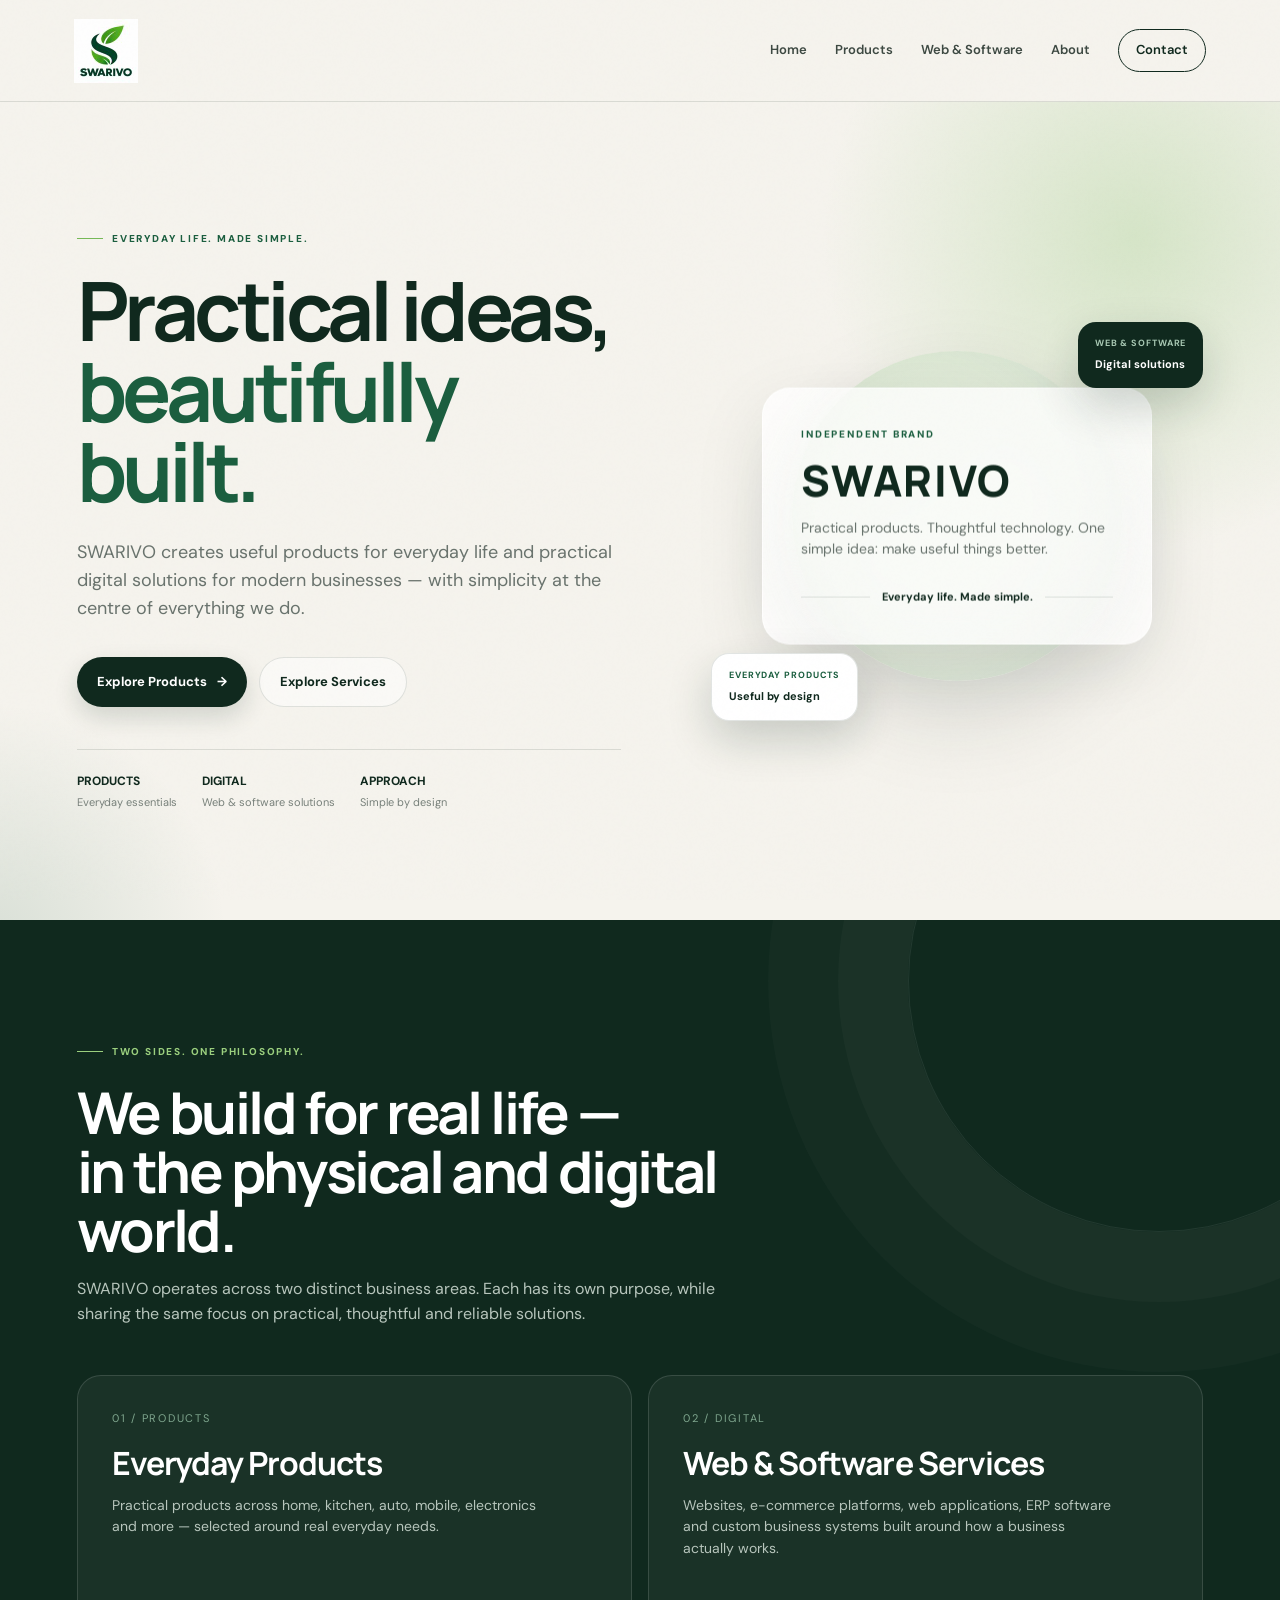
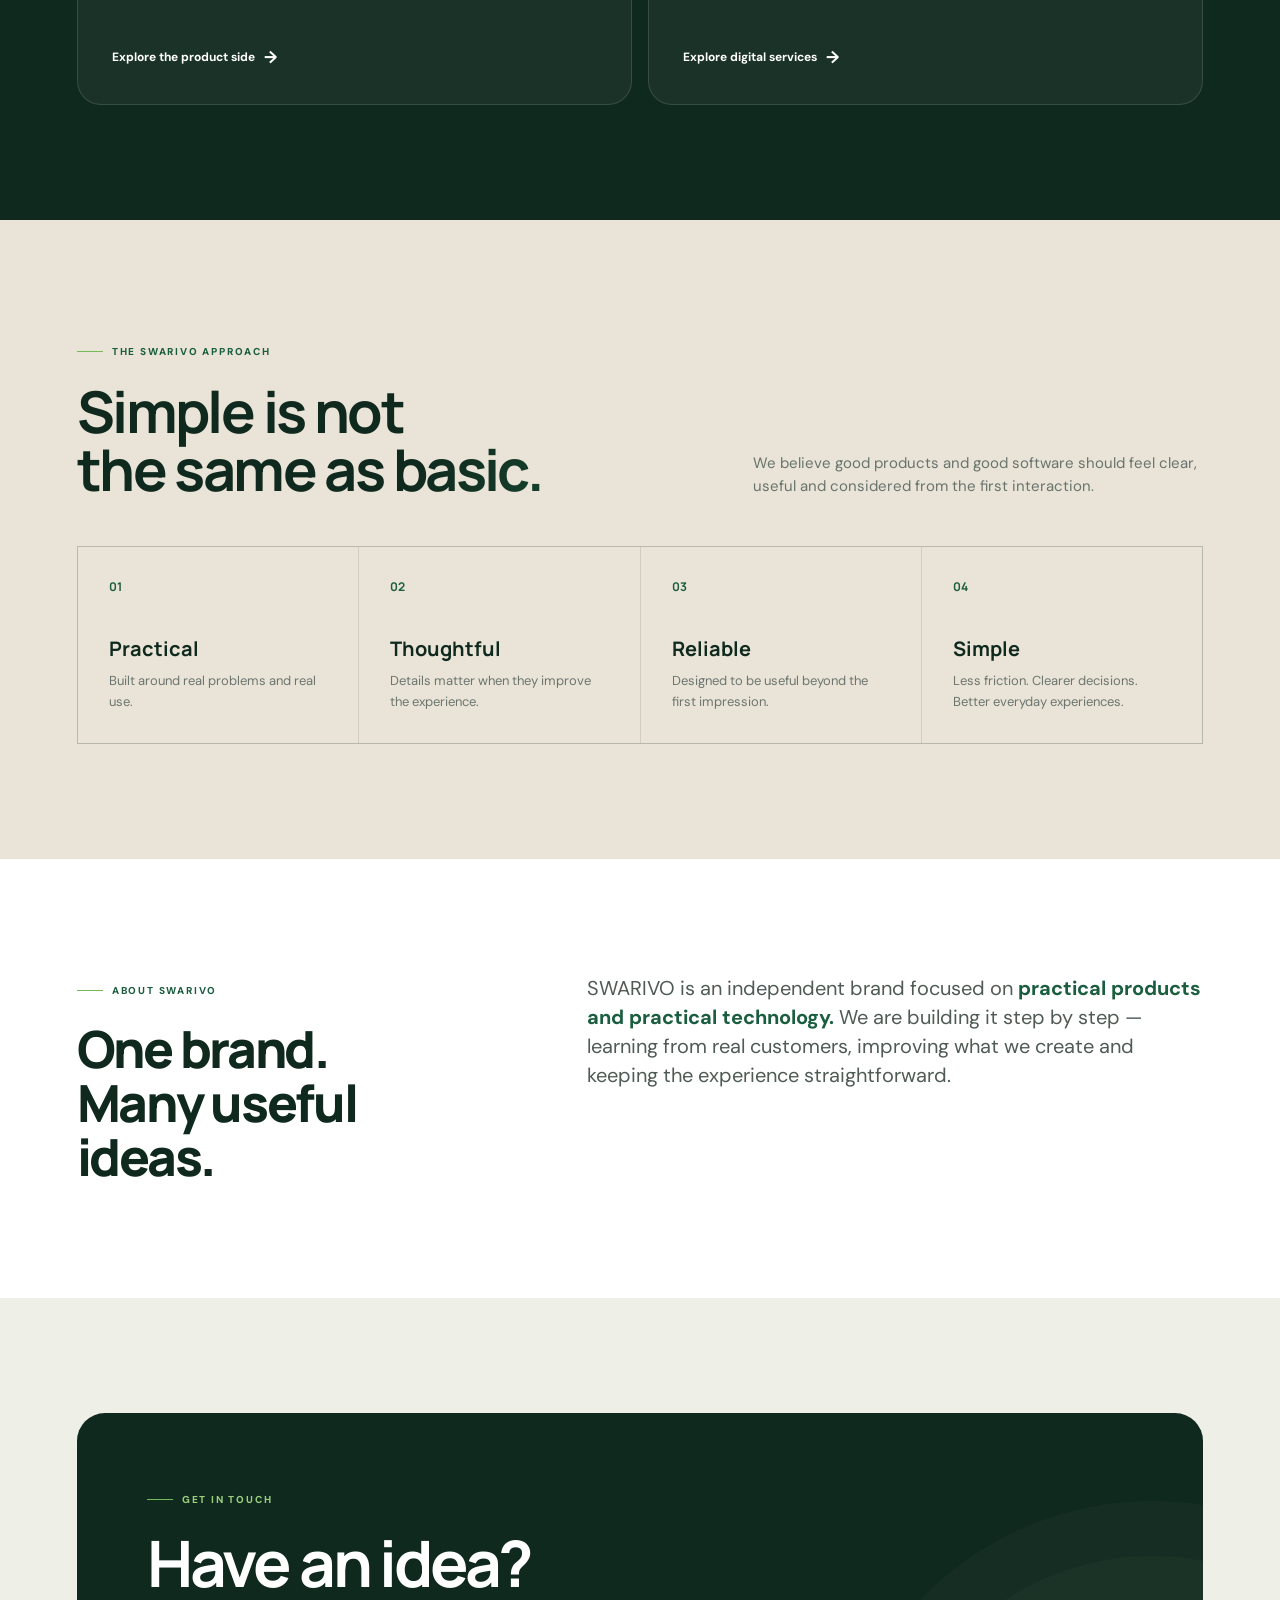
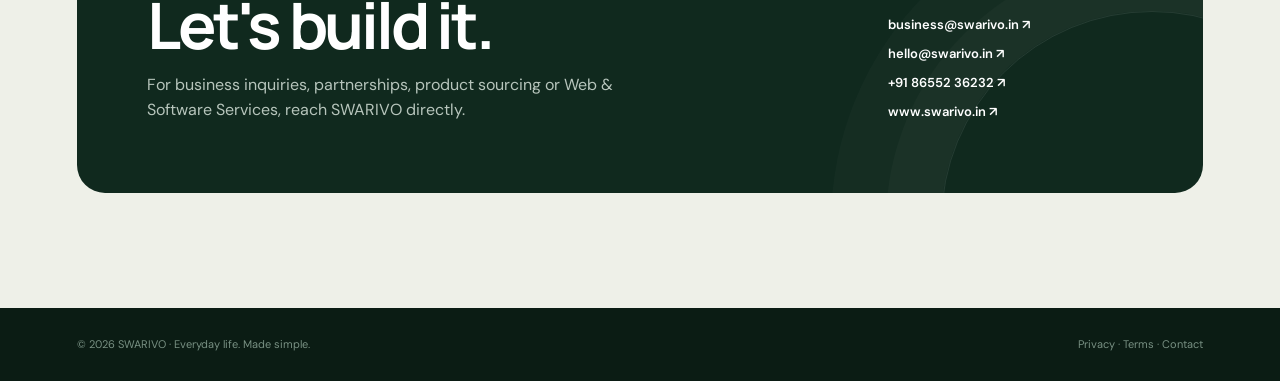
==== index.html @ 58b5c472 "Fix mobile header navigation visibility" ====
<!doctype html>
<html lang="en">
<head>
<meta charset="utf-8"><meta name="viewport" content="width=device-width,initial-scale=1">
<title>SWARIVO — Everyday products. Digital solutions.</title>
<meta name="description" content="SWARIVO builds practical everyday products and digital solutions for modern businesses.">
<meta name="theme-color" content="#10291e">
<link rel="canonical" href="https://www.swarivo.in/">
<link rel="icon" href="/swarivo-icon.svg" type="image/png">
<meta property="og:type" content="website"><meta property="og:title" content="SWARIVO — Everyday products. Digital solutions."><meta property="og:description" content="Practical products and practical technology, built around real needs."><meta property="og:url" content="https://www.swarivo.in/"><meta property="og:image" content="https://www.swarivo.in/og-image.svg">
<meta name="twitter:card" content="summary_large_image"><meta name="twitter:title" content="SWARIVO — Everyday products. Digital solutions."><meta name="twitter:description" content="Practical products and practical technology, built around real needs.">
<link rel="preconnect" href="https://fonts.googleapis.com"><link rel="preconnect" href="https://fonts.gstatic.com" crossorigin><link href="https://fonts.googleapis.com/css2?family=DM+Sans:wght@400;500;600;700&family=Manrope:wght@500;600;700;800&display=swap" rel="stylesheet">
<style>
:root{--forest:#10291e;--green:#1B5E3F;--leaf:#76b957;--cream:#f5f3ed;--warm:#e9e4d7;--ink:#17201b;--muted:#69736d;--white:#fff;--line:rgba(16,41,30,.12);--shadow:0 24px 70px rgba(16,41,30,.10)}
*{box-sizing:border-box}html{scroll-behavior:smooth}body{margin:0;background:var(--cream);color:var(--ink);font-family:"DM Sans",Arial,sans-serif;line-height:1.55}a{color:inherit}
nav{height:82px;display:flex;align-items:center;justify-content:space-between;padding:0 clamp(22px,6vw,90px);background:rgba(245,243,237,.88);backdrop-filter:blur(18px);border-bottom:1px solid var(--line);position:sticky;top:0;z-index:20}
.brand{display:flex;align-items:center;gap:11px;text-decoration:none}.brand-mark{width:38px;height:38px}.brand-name{font:800 19px/1 Manrope,sans-serif;letter-spacing:.15em;color:var(--forest)}nav .links{display:flex;align-items:center;gap:28px}nav .links a{text-decoration:none;font-size:13px;font-weight:600;color:#3d4942}nav .links a:last-child{padding:10px 17px;border:1px solid var(--forest);border-radius:999px;color:var(--forest)}
.hero{position:relative;min-height:calc(100vh - 82px);overflow:hidden;padding:clamp(65px,10vh,110px) clamp(22px,6vw,90px) 80px;background:var(--cream);display:flex;align-items:center}
.hero:before{content:"";position:absolute;width:650px;height:650px;border-radius:50%;background:radial-gradient(circle,rgba(118,185,87,.25),rgba(118,185,87,0) 68%);right:-180px;top:-190px}.hero:after{content:"";position:absolute;width:480px;height:480px;border-radius:50%;background:radial-gradient(circle,rgba(27,94,63,.13),rgba(27,94,63,0) 70%);left:-250px;bottom:-260px}
.hero-inner{width:min(1250px,100%);margin:auto;display:grid;grid-template-columns:minmax(0,1.05fr) minmax(360px,.95fr);gap:clamp(40px,7vw,110px);align-items:center;position:relative;z-index:1}
.kicker{display:inline-flex;align-items:center;gap:9px;text-transform:uppercase;letter-spacing:.18em;font-size:10px;font-weight:800;color:var(--green);margin-bottom:24px}.kicker:before{content:"";width:26px;height:1px;background:var(--leaf)}
h1,h2,h3{font-family:Manrope,Arial,sans-serif}.hero h1{font-size:clamp(48px,6.4vw,88px);line-height:.98;letter-spacing:-.055em;margin:0;max-width:760px;color:var(--forest)}.hero h1 em{font-style:normal;color:var(--green)}.hero-copy{font-size:18px;color:var(--muted);max-width:590px;margin:28px 0 34px}.hero-actions{display:flex;gap:12px;flex-wrap:wrap}.btn{display:inline-flex;align-items:center;justify-content:center;gap:10px;padding:14px 20px;border-radius:999px;text-decoration:none;font-size:13px;font-weight:700;transition:.2s ease}.btn.primary{background:var(--forest);color:#fff;box-shadow:0 10px 25px rgba(16,41,30,.16)}.btn.secondary{border:1px solid var(--line);background:rgba(255,255,255,.5);color:var(--forest)}.btn:hover{transform:translateY(-2px)}
.hero-note{display:flex;gap:25px;margin-top:42px;padding-top:22px;border-top:1px solid var(--line);color:#78817b;font-size:11px}.hero-note strong{display:block;color:var(--forest);font-size:12px;margin-bottom:3px}
.visual{position:relative;min-height:540px}.orb{position:absolute;width:330px;height:330px;border-radius:50%;background:linear-gradient(145deg,#dbe8d3,#eef0e5);top:50%;left:50%;transform:translate(-50%,-50%);box-shadow:inset -30px -30px 70px rgba(27,94,63,.08),0 35px 90px rgba(16,41,30,.13)}
.brand-panel{position:absolute;left:50%;top:50%;transform:translate(-50%,-50%);width:min(390px,88%);padding:38px;border:1px solid rgba(255,255,255,.65);border-radius:28px;background:rgba(255,255,255,.76);backdrop-filter:blur(20px);box-shadow:var(--shadow);text-align:left}.brand-panel .mini{font-size:10px;text-transform:uppercase;letter-spacing:.18em;color:var(--green);font-weight:800}.brand-panel .big{font:800 43px/1 Manrope;color:var(--forest);letter-spacing:.04em;margin:16px 0}.brand-panel p{font-size:14px;color:#68736d;margin:0}.panel-line{display:flex;align-items:center;gap:12px;margin-top:28px;font-size:11px;font-weight:700;color:var(--forest)}.panel-line span{height:1px;flex:1;background:var(--line)}
.float{position:absolute;background:var(--forest);color:#fff;border-radius:18px;padding:15px 17px;box-shadow:0 18px 45px rgba(16,41,30,.2);font-size:11px;font-weight:700}.float small{display:block;color:#a9c9b4;font-size:9px;letter-spacing:.1em;text-transform:uppercase;margin-bottom:5px}.f1{top:14%;right:0}.f2{bottom:12%;left:0;background:#fff;color:var(--forest);border:1px solid var(--line)}.f2 small{color:var(--green)}
.section{padding:115px clamp(22px,6vw,90px)}.section-inner{width:min(1250px,100%);margin:auto}.section-head{display:flex;justify-content:space-between;gap:40px;align-items:end;margin-bottom:48px}.section-head h2{font-size:clamp(36px,4.5vw,58px);line-height:1;letter-spacing:-.045em;margin:0;color:var(--forest)}.section-head p{max-width:450px;color:var(--muted);margin:0;font-size:15px}
.dual{background:var(--forest);color:#fff;position:relative;overflow:hidden}.dual:after{content:"";position:absolute;width:500px;height:500px;border-radius:50%;border:1px solid rgba(255,255,255,.08);right:-130px;top:-190px;box-shadow:0 0 0 70px rgba(255,255,255,.025),0 0 0 140px rgba(255,255,255,.018)}
.dual .section-inner{position:relative;z-index:1}.dual .kicker{color:#9bcf7e}.dual .kicker:before{background:#9bcf7e}.dual h2{color:#fff;font-size:clamp(38px,4.5vw,60px);max-width:750px;line-height:1.02;margin:0 0 18px;letter-spacing:-.045em}.dual-intro{color:#b7c5bc;max-width:650px;margin:0 0 48px}.business-grid{display:grid;grid-template-columns:1fr 1fr;gap:16px}.business-card{min-height:330px;border:1px solid rgba(255,255,255,.13);border-radius:24px;padding:34px;display:flex;flex-direction:column;justify-content:space-between;background:rgba(255,255,255,.045);transition:.25s ease}.business-card:hover{background:rgba(255,255,255,.075);transform:translateY(-4px)}.business-card .index{font-size:11px;color:#7fa68e;letter-spacing:.16em}.business-card h3{font-size:32px;line-height:1.05;letter-spacing:-.03em;margin:20px 0 12px}.business-card p{color:#b7c5bc;font-size:14px;max-width:430px}.business-card a{color:#fff;text-decoration:none;font-size:12px;font-weight:700;display:inline-flex;gap:9px;align-items:center}.arrow{font-size:17px}
.services{background:#fff}.service-list{display:grid;grid-template-columns:repeat(5,1fr);border-top:1px solid var(--line);border-bottom:1px solid var(--line)}.service{padding:28px 22px;min-height:180px;border-right:1px solid var(--line)}.service:last-child{border-right:0}.service .n{font-size:10px;color:#89928c}.service h3{font-size:18px;line-height:1.1;margin:38px 0 9px;color:var(--forest)}.service p{font-size:12px;color:var(--muted);margin:0}
.values{background:var(--warm)}.value-grid{display:grid;grid-template-columns:repeat(4,1fr);gap:1px;background:var(--line);border:1px solid var(--line)}.value{background:var(--warm);padding:31px;min-height:170px}.value .v{font:700 12px Manrope;color:var(--green)}.value h3{font-size:20px;margin:38px 0 7px;color:var(--forest)}.value p{font-size:13px;color:#6c756f;margin:0}
.about{background:#fff}.about-grid{display:grid;grid-template-columns:.8fr 1.2fr;gap:100px}.about-title{font:800 clamp(34px,4vw,52px)/1.05 Manrope;letter-spacing:-.045em;color:var(--forest)}.about-copy{font-size:20px;line-height:1.45;color:#4f5b54;max-width:700px}.about-copy span{color:var(--green);font-weight:700}
.contact{background:#eef0e8}.contact-box{background:var(--forest);color:#fff;border-radius:28px;padding:clamp(35px,6vw,70px);display:flex;justify-content:space-between;align-items:end;gap:40px}.contact-box h2{font-size:clamp(38px,5vw,65px);line-height:.98;letter-spacing:-.05em;margin:0 0 16px}.contact-box p{color:#b7c5bc;max-width:520px;margin:0}.contact-links{display:flex;flex-direction:column;gap:9px;min-width:245px}.contact-links a{color:#fff;text-decoration:none;font-size:13px;font-weight:600}.contact-links a:hover{text-decoration:underline}
footer{padding:28px clamp(22px,6vw,90px);background:#0b1c14;color:#789083;font-size:11px;display:flex;justify-content:space-between;gap:20px}footer a{color:#789083;text-decoration:none}
@media(max-width:1050px){.hero-inner{grid-template-columns:1fr}.visual{min-height:460px;max-width:650px;width:100%;margin:auto}.service-list{grid-template-columns:repeat(3,1fr)}.service:nth-child(3){border-right:0}.service:nth-child(n+4){border-top:1px solid var(--line)}.value-grid{grid-template-columns:repeat(2,1fr)}}
@media(max-width:760px){nav{height:auto;min-height:72px;padding:14px 22px;gap:12px;flex-wrap:wrap}.brand-name{font-size:17px}.brand-mark{width:34px;height:34px}nav .links{width:100%;order:3;overflow:auto;gap:20px;padding:4px 0 7px}nav .links a{white-space:nowrap}.hero{padding-top:65px}.hero h1{font-size:clamp(44px,12vw,64px)}.hero-copy{font-size:16px}.visual{min-height:400px}.orb{width:260px;height:260px}.brand-panel{padding:28px;width:88%}.brand-panel .big{font-size:34px}.f1{right:-4px}.f2{left:-4px}.section{padding:78px 22px}.section-head{display:block}.section-head p{margin-top:18px}.business-grid{grid-template-columns:1fr}.business-card{min-height:280px}.service-list{grid-template-columns:1fr 1fr}.service{border-right:1px solid var(--line)}.service:nth-child(2n){border-right:0}.service:nth-child(n+3){border-top:1px solid var(--line)}.value-grid{grid-template-columns:1fr 1fr}.about-grid{grid-template-columns:1fr;gap:28px}.about-copy{font-size:18px}.contact-box{display:block}.contact-links{margin-top:30px}}
@media(max-width:480px){.hero{padding-bottom:55px}.hero-note{gap:15px;flex-wrap:wrap}.visual{min-height:350px}.orb{width:225px;height:225px}.brand-panel{padding:24px;border-radius:22px}.brand-panel .big{font-size:29px}.float{padding:12px}.f1{top:8%}.f2{bottom:7%}.service-list{grid-template-columns:1fr}.service{border-right:0!important}.service:nth-child(n+2){border-top:1px solid var(--line)}.value-grid{grid-template-columns:1fr}.value{min-height:140px}.contact-box{border-radius:22px}footer{display:block;line-height:1.8}footer span{display:block;margin-top:8px}}

.scroll-progress{position:fixed;top:0;left:0;width:0;height:3px;background:linear-gradient(90deg,var(--green),var(--leaf));z-index:200;box-shadow:0 0 12px rgba(118,185,87,.35)}
body{overflow-x:hidden}body:before{content:"";position:fixed;inset:0;pointer-events:none;z-index:100;background-image:url("data:image/svg+xml,%3Csvg viewBox='0 0 180 180' xmlns='http://www.w3.org/2000/svg'%3E%3Cfilter id='n'%3E%3CfeTurbulence type='fractalNoise' baseFrequency='.9' numOctaves='3' stitchTiles='stitch'/%3E%3C/filter%3E%3Crect width='100%25' height='100%25' filter='url(%23n)' opacity='.035'/%3E%3C/svg%3E");mix-blend-mode:multiply;opacity:.32}
nav{transition:background .35s,box-shadow .35s,transform .35s}nav.scrolled{background:rgba(245,243,237,.96);box-shadow:0 12px 40px rgba(16,41,30,.07)}
.brand-mark{transition:transform .7s cubic-bezier(.2,.8,.2,1)}.brand:hover .brand-mark{transform:rotate(-12deg) scale(1.08)}
.hero-inner{animation:heroIn 1.1s cubic-bezier(.16,1,.3,1) both}.hero .kicker{animation:fadeUp .8s .05s both}.hero h1{animation:fadeUp .9s .14s both}.hero-copy{animation:fadeUp .9s .24s both}.hero-actions{animation:fadeUp .9s .34s both}.hero-note{animation:fadeUp .9s .44s both}
.visual{perspective:900px}.orb{animation:orbFloat 8s ease-in-out infinite}.brand-panel{animation:panelFloat 7s ease-in-out infinite;transform-style:preserve-3d;transition:transform .25s ease}.float{animation:badgeFloat 5s ease-in-out infinite}.f2{animation-delay:-2.2s}
.reveal{opacity:0;transform:translateY(45px);transition:opacity .9s cubic-bezier(.16,1,.3,1),transform .9s cubic-bezier(.16,1,.3,1)}.reveal.visible{opacity:1;transform:none}
.business-card,.service,.value{position:relative;overflow:hidden}.business-card:before,.service:before,.value:before{content:"";position:absolute;inset:0;background:linear-gradient(120deg,transparent 25%,rgba(255,255,255,.13) 48%,transparent 70%);transform:translateX(-130%);transition:transform .8s ease}.business-card:hover:before,.service:hover:before,.value:hover:before{transform:translateX(130%)}
.business-card,.service,.value{transition:transform .35s cubic-bezier(.16,1,.3,1),background .35s,box-shadow .35s}.service:hover,.value:hover{transform:translateY(-7px);box-shadow:0 18px 45px rgba(16,41,30,.08)}
.section-head h2{background:linear-gradient(110deg,var(--forest) 35%,var(--green) 65%,var(--forest) 85%);background-size:220% auto;-webkit-background-clip:text;background-clip:text;color:transparent;animation:gradientText 8s ease infinite}.dual h2{background:none;-webkit-background-clip:initial;background-clip:initial}
.contact-box{position:relative;overflow:hidden}.contact-box:after{content:"";position:absolute;width:420px;height:420px;border-radius:50%;right:-160px;bottom:-240px;border:1px solid rgba(255,255,255,.09);box-shadow:0 0 0 55px rgba(255,255,255,.025),0 0 0 110px rgba(255,255,255,.018);pointer-events:none}
@keyframes heroIn{from{opacity:0;transform:translateY(25px) scale(.985)}to{opacity:1;transform:none}}@keyframes fadeUp{from{opacity:0;transform:translateY(18px)}to{opacity:1;transform:none}}@keyframes orbFloat{0%,100%{transform:translate(-50%,-50%) scale(1)}50%{transform:translate(-50%,-53%) scale(1.035)}}@keyframes panelFloat{0%,100%{transform:translate(-50%,-50%) rotateX(0) rotateY(0)}50%{transform:translate(-50%,-52%) rotateX(1deg) rotateY(-2deg)}}@keyframes badgeFloat{0%,100%{transform:translateY(0)}50%{transform:translateY(-9px)}}@keyframes gradientText{0%,100%{background-position:0% 50%}50%{background-position:100% 50%}}
@media(prefers-reduced-motion:reduce){*,*:before,*:after{animation:none!important;transition:none!important;scroll-behavior:auto!important}.reveal{opacity:1;transform:none}}
/* FINAL EXACT LOGO HEADER OVERRIDE */
nav .brand{display:flex!important;align-items:center!important;justify-content:flex-start!important;width:82px!important;height:64px!important;flex:0 0 82px!important;gap:0!important;overflow:visible!important;padding:0!important}
nav .brand-logo{display:block!important;width:82px!important;height:64px!important;max-width:82px!important;max-height:64px!important;object-fit:contain!important;object-position:center!important;visibility:visible!important;opacity:1!important}
@media(max-width:760px){nav .brand{width:72px!important;height:56px!important;flex-basis:72px!important}nav .brand-logo{width:72px!important;height:56px!important;max-width:72px!important;max-height:56px!important}}

/* MOBILE PREMIUM HEADER — homepage only; desktop unchanged */
@media (max-width:760px){
  body{padding-top:118px!important}
  nav{
    top:8px!important;left:10px!important;right:10px!important;width:auto!important;
    min-height:104px!important;height:auto!important;padding:8px 10px 9px!important;
    display:grid!important;grid-template-columns:1fr auto!important;grid-template-rows:48px 38px!important;
    align-items:center!important;gap:5px 8px!important;background:rgba(255,255,255,.90)!important;
    border:1px solid rgba(16,41,30,.10)!important;border-radius:18px!important;
    box-shadow:0 10px 35px rgba(16,41,30,.12)!important;
    backdrop-filter:blur(22px)!important;-webkit-backdrop-filter:blur(22px)!important;
  }
  nav .brand{grid-column:1!important;grid-row:1!important;width:118px!important;height:46px!important;flex:none!important;overflow:visible!important;padding:0!important}
  nav .brand-logo{width:118px!important;height:46px!important;max-width:118px!important;max-height:46px!important;object-fit:contain!important;object-position:left center!important}
  nav .links{grid-column:1 / -1!important;grid-row:2!important;width:100%!important;min-width:0!important;margin:0!important;padding:0 1px!important;display:flex!important;align-items:center!important;justify-content:flex-start!important;gap:6px!important;overflow-x:auto!important;overflow-y:hidden!important;scrollbar-width:none!important;-webkit-overflow-scrolling:touch!important}
  nav .links::-webkit-scrollbar{display:none!important}
  nav .links a{flex:0 0 auto!important;display:inline-flex!important;align-items:center!important;justify-content:center!important;min-height:34px!important;height:34px!important;padding:6px 11px!important;border:1px solid transparent!important;border-radius:999px!important;background:rgba(16,41,30,.045)!important;color:#26362e!important;font-size:10.5px!important;font-weight:700!important;white-space:nowrap!important}
  nav .links a:first-child{background:rgba(118,185,87,.16)!important;color:#17452f!important;border-color:rgba(118,185,87,.28)!important}
  nav .links .pill{background:#10291e!important;color:#fff!important;border-color:#10291e!important;padding:6px 13px!important;box-shadow:0 5px 14px rgba(16,41,30,.16)!important}
}
@media (max-width:420px){
  body{padding-top:114px!important}
  nav{top:6px!important;left:7px!important;right:7px!important;border-radius:16px!important;grid-template-rows:45px 36px!important;padding:7px 8px 8px!important}
  nav .brand,nav .brand-logo{width:108px!important;height:43px!important;max-width:108px!important;max-height:43px!important}
  nav .links{gap:5px!important}
  nav .links a{min-height:32px!important;height:32px!important;padding:5px 9px!important;font-size:10px!important}
  nav .links .pill{padding:5px 11px!important}
}
@media (orientation:landscape) and (max-width:760px){
  body{padding-top:82px!important}
  nav{min-height:72px!important;height:72px!important;grid-template-columns:auto 1fr;grid-template-rows:1fr!important;padding:6px 10px!important}
  nav .brand{grid-column:1!important;grid-row:1!important;width:105px!important;height:46px!important}
  nav .brand-logo{width:105px!important;height:46px!important}
  nav .links{grid-column:2!important;grid-row:1!important;justify-content:flex-end!important;height:100%!important}
}
</style>

<style>
/* FINAL MOBILE/TABLET HEADER — homepage; desktop untouched */
@media (max-width:760px){
  body{padding-top:78px!important}
  nav{top:8px!important;left:10px!important;right:10px!important;width:auto!important;height:62px!important;min-height:62px!important;padding:7px 10px!important;display:flex!important;flex-wrap:nowrap!important;align-items:center!important;gap:10px!important;background:rgba(255,255,255,.94)!important;border:1px solid rgba(16,41,30,.09)!important;border-radius:16px!important;box-shadow:0 7px 24px rgba(16,41,30,.10)!important;backdrop-filter:blur(18px)!important;-webkit-backdrop-filter:blur(18px)!important}
  nav .brand{width:94px!important;height:48px!important;flex:0 0 94px!important;overflow:visible!important;padding:0!important;display:flex!important;align-items:center!important}
  nav .brand-logo{width:94px!important;height:48px!important;max-width:94px!important;max-height:48px!important;object-fit:contain!important;object-position:left center!important}
  nav .links{width:auto!important;max-width:none!important;min-width:0!important;flex:1 1 auto!important;margin:0!important;padding:0!important;display:flex!important;align-items:center!important;justify-content:flex-end!important;gap:5px!important;overflow-x:auto!important;overflow-y:hidden!important;scrollbar-width:none!important;-webkit-overflow-scrolling:touch!important;white-space:nowrap!important}
  nav .links::-webkit-scrollbar{display:none!important}
  nav .links a{display:inline-flex!important;flex:0 0 auto!important;align-items:center!important;justify-content:center!important;min-height:34px!important;height:34px!important;padding:6px 9px!important;border:1px solid transparent!important;border-radius:9px!important;background:transparent!important;color:#26362e!important;font-size:10.5px!important;font-weight:650!important;white-space:nowrap!important}
  nav .links a:hover{background:rgba(118,185,87,.10)!important;color:#17452f!important}
  nav .links .pill{background:#10291e!important;color:#fff!important;border-color:#10291e!important;border-radius:9px!important;padding:6px 11px!important;box-shadow:none!important}
}
@media (max-width:430px){
  body{padding-top:72px!important}
  nav{top:6px!important;left:7px!important;right:7px!important;height:58px!important;min-height:58px!important;padding:6px 8px!important;border-radius:14px!important;gap:7px!important}
  nav .brand,nav .brand-logo{width:82px!important;height:44px!important;max-width:82px!important;max-height:44px!important;flex-basis:82px!important}
  nav .links{gap:3px!important;justify-content:flex-start!important}
  nav .links a{font-size:9.5px!important;min-height:32px!important;height:32px!important;padding:5px 7px!important;border-radius:8px!important}
  nav .links .pill{padding:5px 9px!important}
}
@media (orientation:landscape) and (max-width:760px){
  body{padding-top:70px!important}
  nav{height:56px!important;min-height:56px!important}
  nav .brand,nav .brand-logo{width:88px!important;height:42px!important;max-width:88px!important;max-height:42px!important;flex-basis:88px!important}
}
</style>
<style>
/* MOBILE/TABLET NAVIGATION — desktop remains unchanged */
@media (max-width:760px){
  nav .links{display:none!important}
  .mobile-menu-toggle{display:flex!important;width:42px;height:42px;flex:0 0 42px;align-items:center;justify-content:center;flex-direction:column;gap:5px;border:1px solid rgba(16,41,30,.12);border-radius:12px;background:rgba(255,255,255,.82);padding:9px;cursor:pointer}
  .mobile-menu-toggle span{display:block;width:18px;height:1.5px;background:var(--forest);transition:transform .22s ease,opacity .18s ease}
  .mobile-menu-toggle.is-open span:nth-child(1){transform:translateY(6.5px) rotate(45deg)}
  .mobile-menu-toggle.is-open span:nth-child(2){opacity:0}
  .mobile-menu-toggle.is-open span:nth-child(3){transform:translateY(-6.5px) rotate(-45deg)}
  .mobile-nav-drawer{position:fixed;inset:0;background:rgba(8,23,16,.28);backdrop-filter:blur(8px);-webkit-backdrop-filter:blur(8px);opacity:0;visibility:hidden;pointer-events:none;transition:opacity .22s ease;z-index:60}
  .mobile-nav-drawer.is-open{opacity:1;visibility:visible;pointer-events:auto}
  .mobile-nav-card{position:absolute;top:0;right:0;width:min(88vw,380px);height:100%;background:var(--cream);padding:92px 26px 28px;box-shadow:-25px 0 70px rgba(8,23,16,.18);transform:translateX(100%);transition:transform .32s cubic-bezier(.2,.75,.2,1);overflow:auto}
  .mobile-nav-drawer.is-open .mobile-nav-card{transform:translateX(0)}
  .mobile-nav-close{position:absolute;top:20px;right:20px;border:1px solid var(--line);background:#fff;border-radius:12px;width:42px;height:42px;font-size:24px;line-height:1;cursor:pointer;color:var(--forest)}
  .mobile-nav-label{text-transform:uppercase;letter-spacing:.2em;font-size:10px;font-weight:800;color:var(--green);margin-bottom:16px}
  .mobile-nav-link{display:flex;align-items:center;justify-content:space-between;width:100%;padding:20px 2px;border-bottom:1px solid var(--line);text-decoration:none;color:var(--forest);font:700 21px/1.2 Manrope,Arial,sans-serif}
  .mobile-nav-link span{font-size:18px;color:#89958e;transition:transform .2s ease}
  .mobile-nav-link:hover span{transform:translateX(5px)}
  body.menu-open{overflow:hidden}
  @media (max-width:430px){
    nav{padding-left:10px!important;padding-right:10px!important}
    nav .brand,nav .brand-logo{width:82px!important;height:44px!important;max-width:82px!important;max-height:44px!important}
    .mobile-menu-toggle{width:40px;height:40px;flex-basis:40px;border-radius:11px}
    .mobile-nav-card{width:min(92vw,360px);padding-left:22px;padding-right:22px}
    .mobile-nav-link{font-size:19px;padding:18px 2px}
  }
}
@media (min-width:761px){.mobile-menu-toggle,.mobile-nav-drawer{display:none!important}}
</style>

<style id="swarivo-final-header-consistency">
/* SWARIVO final responsive header — shared across all main pages */
@media (max-width:760px){
  body{padding-top:78px!important}
  nav{position:fixed!important;top:8px!important;left:10px!important;right:10px!important;width:auto!important;height:62px!important;min-height:62px!important;padding:7px 10px!important;display:flex!important;align-items:center!important;justify-content:space-between!important;gap:10px!important;background:rgba(255,255,255,.98)!important;border:1px solid rgba(16,41,30,.09)!important;border-radius:16px!important;box-shadow:0 7px 24px rgba(16,41,30,.10)!important;backdrop-filter:blur(18px)!important;-webkit-backdrop-filter:blur(18px)!important;z-index:1000!important}
  nav .brand{width:94px!important;height:48px!important;flex:0 0 94px!important;display:flex!important;align-items:center!important;padding:0!important}
  nav .brand-logo{width:94px!important;height:48px!important;max-width:94px!important;max-height:48px!important;object-fit:contain!important;object-position:left center!important}
  nav .links{display:none!important}
  .mobile-menu-toggle{display:flex!important;width:42px!important;height:42px!important;flex:0 0 42px!important;align-items:center!important;justify-content:center!important;flex-direction:column!important;gap:5px!important;border:1px solid rgba(16,41,30,.12)!important;border-radius:12px!important;background:#fff!important;padding:9px!important;cursor:pointer!important;z-index:1002!important}
  .mobile-menu-toggle span{display:block!important;width:18px!important;height:1.5px!important;background:#10291e!important;transition:transform .22s ease,opacity .18s ease!important}
  .mobile-nav-drawer{position:fixed!important;inset:0!important;background:rgba(8,23,16,.34)!important;backdrop-filter:blur(7px)!important;-webkit-backdrop-filter:blur(7px)!important;opacity:0!important;visibility:hidden!important;pointer-events:none!important;transition:opacity .22s ease!important;z-index:2000!important}
  .mobile-nav-drawer.is-open{opacity:1!important;visibility:visible!important;pointer-events:auto!important}
  .mobile-nav-card{position:absolute!important;top:0!important;right:0!important;width:min(88vw,380px)!important;height:100%!important;background:#f5f3ed!important;opacity:1!important;padding:92px 26px 28px!important;box-shadow:-25px 0 70px rgba(8,23,16,.22)!important;transform:translateX(100%)!important;transition:transform .32s cubic-bezier(.2,.75,.2,1)!important;overflow:auto!important}
  .mobile-nav-drawer.is-open .mobile-nav-card{transform:translateX(0)!important}
  .mobile-nav-close{position:absolute!important;top:20px!important;right:20px!important;border:1px solid rgba(16,41,30,.12)!important;background:#fff!important;border-radius:12px!important;width:42px!important;height:42px!important;font-size:24px!important;line-height:1!important;cursor:pointer!important;color:#10291e!important}
  .mobile-nav-label{text-transform:uppercase!important;letter-spacing:.2em!important;font-size:10px!important;font-weight:800!important;color:#1b5e3f!important;margin-bottom:16px!important}
  .mobile-nav-link{display:flex!important;align-items:center!important;justify-content:space-between!important;width:100%!important;padding:20px 2px!important;border-bottom:1px solid rgba(16,41,30,.12)!important;text-decoration:none!important;color:#10291e!important;font:700 21px/1.2 Manrope,Arial,sans-serif!important;background:transparent!important}
  .mobile-nav-link span{font-size:18px!important;color:#89958e!important}
  body.menu-open{overflow:hidden!important}
}
@media (max-width:430px){
  body{padding-top:72px!important}
  nav{top:6px!important;left:7px!important;right:7px!important;height:58px!important;min-height:58px!important;padding:6px 8px!important;border-radius:14px!important;gap:7px!important}
  nav .brand,nav .brand-logo{width:82px!important;height:44px!important;max-width:82px!important;max-height:44px!important;flex-basis:82px!important}
  .mobile-menu-toggle{width:40px!important;height:40px!important;flex-basis:40px!important;border-radius:11px!important}
  .mobile-nav-card{width:min(92vw,360px)!important;padding-left:22px!important;padding-right:22px!important}
  .mobile-nav-link{font-size:19px!important;padding:18px 2px!important}
}
@media (min-width:761px){.mobile-menu-toggle,.mobile-nav-drawer{display:none!important}}
</style><style id="swarivo-header-final-override">
nav{height:102px!important;min-height:102px!important;padding:0 clamp(28px,5.8vw,90px)!important;display:flex!important;align-items:center!important;justify-content:space-between!important;box-sizing:border-box!important}
nav .brand{width:64px!important;height:64px!important;flex:0 0 64px!important;display:flex!important;align-items:center!important;justify-content:center!important;overflow:hidden!important;padding:0!important;margin:0!important}
nav .brand-logo{width:64px!important;height:64px!important;max-width:64px!important;max-height:64px!important;flex:0 0 64px!important;object-fit:contain!important;object-position:center!important}
@media(min-width:761px){nav .links{display:flex!important;align-items:center!important;justify-content:flex-end!important;gap:28px!important;min-width:0!important}}
@media(max-width:760px){
body{padding-top:78px!important}
nav{position:fixed!important;top:8px!important;left:10px!important;right:10px!important;width:auto!important;height:62px!important;min-height:62px!important;padding:7px 10px!important;border-radius:16px!important;box-shadow:0 7px 24px rgba(16,41,30,.10)!important;z-index:1000!important}
nav .brand{width:48px!important;height:48px!important;flex-basis:48px!important}
nav .brand-logo{width:48px!important;height:48px!important;max-width:48px!important;max-height:48px!important;flex-basis:48px!important}
}
@media(max-width:430px){nav .brand,nav .brand-logo{width:46px!important;height:46px!important;max-width:46px!important;max-height:46px!important;flex-basis:46px!important}}
</style></head>
<body><div class="scroll-progress" aria-hidden="true"></div>
<nav><a class="brand" href="/" aria-label="SWARIVO home"><img class="brand-logo" src="/swarivo-logo.svg?v=header-exact-3" alt="SWARIVO"></a><div class="links"><a href="/">Home</a><a href="/products.html">Products</a><a href="/services.html">Web &amp; Software</a><a href="/#about">About</a><a class="pill" href="/#contact">Contact</a></div><button class="mobile-menu-toggle" type="button" aria-label="Open navigation menu" aria-expanded="false"><span></span><span></span><span></span></button></nav>

<main>
<section class="hero">
<div class="hero-inner">
<div>
<div class="kicker">Everyday life. Made simple.</div>
<h1>Practical ideas,<br><em>beautifully built.</em></h1>
<p class="hero-copy">SWARIVO creates useful products for everyday life and practical digital solutions for modern businesses — with simplicity at the centre of everything we do.</p>
<div class="hero-actions"><a class="btn primary" href="/products.html">Explore Products <span>→</span></a><a class="btn secondary" href="/services.html">Explore Services</a></div>
<div class="hero-note"><div><strong>PRODUCTS</strong>Everyday essentials</div><div><strong>DIGITAL</strong>Web &amp; software solutions</div><div><strong>APPROACH</strong>Simple by design</div></div>
</div>
<div class="visual" aria-hidden="true">
<div class="orb"></div>
<div class="brand-panel"><div class="mini">Independent brand</div><div class="big">SWARIVO</div><p>Practical products. Thoughtful technology. One simple idea: make useful things better.</p><div class="panel-line"><span></span> Everyday life. Made simple. <span></span></div></div>
<div class="float f1"><small>Web &amp; Software</small>Digital solutions</div>
<div class="float f2"><small>Everyday Products</small>Useful by design</div>
</div>
</div>
</section>

<section class="dual section reveal" id="business">
<div class="section-inner">
<div class="kicker">Two sides. One philosophy.</div>
<h2>We build for real life —<br>in the physical and digital world.</h2>
<p class="dual-intro">SWARIVO operates across two distinct business areas. Each has its own purpose, while sharing the same focus on practical, thoughtful and reliable solutions.</p>
<div class="business-grid">
<article class="business-card"><div><div class="index">01 / PRODUCTS</div><h3>Everyday Products</h3><p>Practical products across home, kitchen, auto, mobile, electronics and more — selected around real everyday needs.</p></div><a href="/products.html">Explore the product side <span class="arrow">→</span></a></article>
<article class="business-card"><div><div class="index">02 / DIGITAL</div><h3>Web &amp; Software Services</h3><p>Websites, e-commerce platforms, web applications, ERP software and custom business systems built around how a business actually works.</p></div><a href="/services.html">Explore digital services <span class="arrow">→</span></a></article>
</div>
</div>
</section>


<section class="values section reveal">
<div class="section-inner">
<div class="section-head"><div><div class="kicker">The SWARIVO approach</div><h2>Simple is not<br>the same as basic.</h2></div><p>We believe good products and good software should feel clear, useful and considered from the first interaction.</p></div>
<div class="value-grid">
<div class="value"><div class="v">01</div><h3>Practical</h3><p>Built around real problems and real use.</p></div>
<div class="value"><div class="v">02</div><h3>Thoughtful</h3><p>Details matter when they improve the experience.</p></div>
<div class="value"><div class="v">03</div><h3>Reliable</h3><p>Designed to be useful beyond the first impression.</p></div>
<div class="value"><div class="v">04</div><h3>Simple</h3><p>Less friction. Clearer decisions. Better everyday experiences.</p></div>
</div>
</div>
</section>

<section class="about section reveal" id="about">
<div class="section-inner">
<div class="about-grid"><div><div class="kicker">About SWARIVO</div><div class="about-title">One brand.<br>Many useful ideas.</div></div><div class="about-copy">SWARIVO is an independent brand focused on <span>practical products and practical technology.</span> We are building it step by step — learning from real customers, improving what we create and keeping the experience straightforward.</div></div>
</div>
</section>

<section class="contact section reveal" id="contact">
<div class="section-inner"><div class="contact-box"><div><div class="kicker" style="color:#9bcf7e">Get in touch</div><h2>Have an idea?<br>Let's build it.</h2><p>For business inquiries, partnerships, product sourcing or Web &amp; Software Services, reach SWARIVO directly.</p></div><div class="contact-links"><a href="mailto:business@swarivo.in">business@swarivo.in ↗</a><a href="mailto:hello@swarivo.in">hello@swarivo.in ↗</a><a href="tel:+918655236232">+91 86552 36232 ↗</a><a href="https://www.swarivo.in">www.swarivo.in ↗</a></div></div></div>
</section>
</main>

<footer><span>© 2026 SWARIVO · Everyday life. Made simple.</span><span><a href="/privacy-policy.html">Privacy</a> · <a href="/terms.html">Terms</a> · <a href="/contact.html">Contact</a></span></footer>
<script>
const nav=document.querySelector("nav"),progress=document.querySelector(".scroll-progress");
addEventListener("scroll",()=>{const h=document.documentElement.scrollHeight-innerHeight;progress.style.width=(h?scrollY/h*100:0)+"%";nav.classList.toggle("scrolled",scrollY>20)},{passive:true});
const io=new IntersectionObserver(es=>es.forEach(e=>{if(e.isIntersecting){e.target.classList.add("visible");io.unobserve(e.target)}}),{threshold:.12});
document.querySelectorAll(".reveal").forEach(e=>io.observe(e));
const panel=document.querySelector(".brand-panel"),visual=document.querySelector(".visual");
if(panel&&visual&&matchMedia("(pointer:fine)").matches){visual.addEventListener("pointermove",e=>{const r=visual.getBoundingClientRect(),x=(e.clientX-r.left)/r.width-.5,y=(e.clientY-r.top)/r.height-.5;panel.style.animation="none";panel.style.transform="translate(-50%,-50%) rotateX("+(-y*5)+"deg) rotateY("+(x*7)+"deg)"});visual.addEventListener("pointerleave",()=>{panel.style.animation="panelFloat 7s ease-in-out infinite";panel.style.transform=""})}
</script>
<script src="/mobile-nav.js?v=2" defer></script>
</body>
</html>
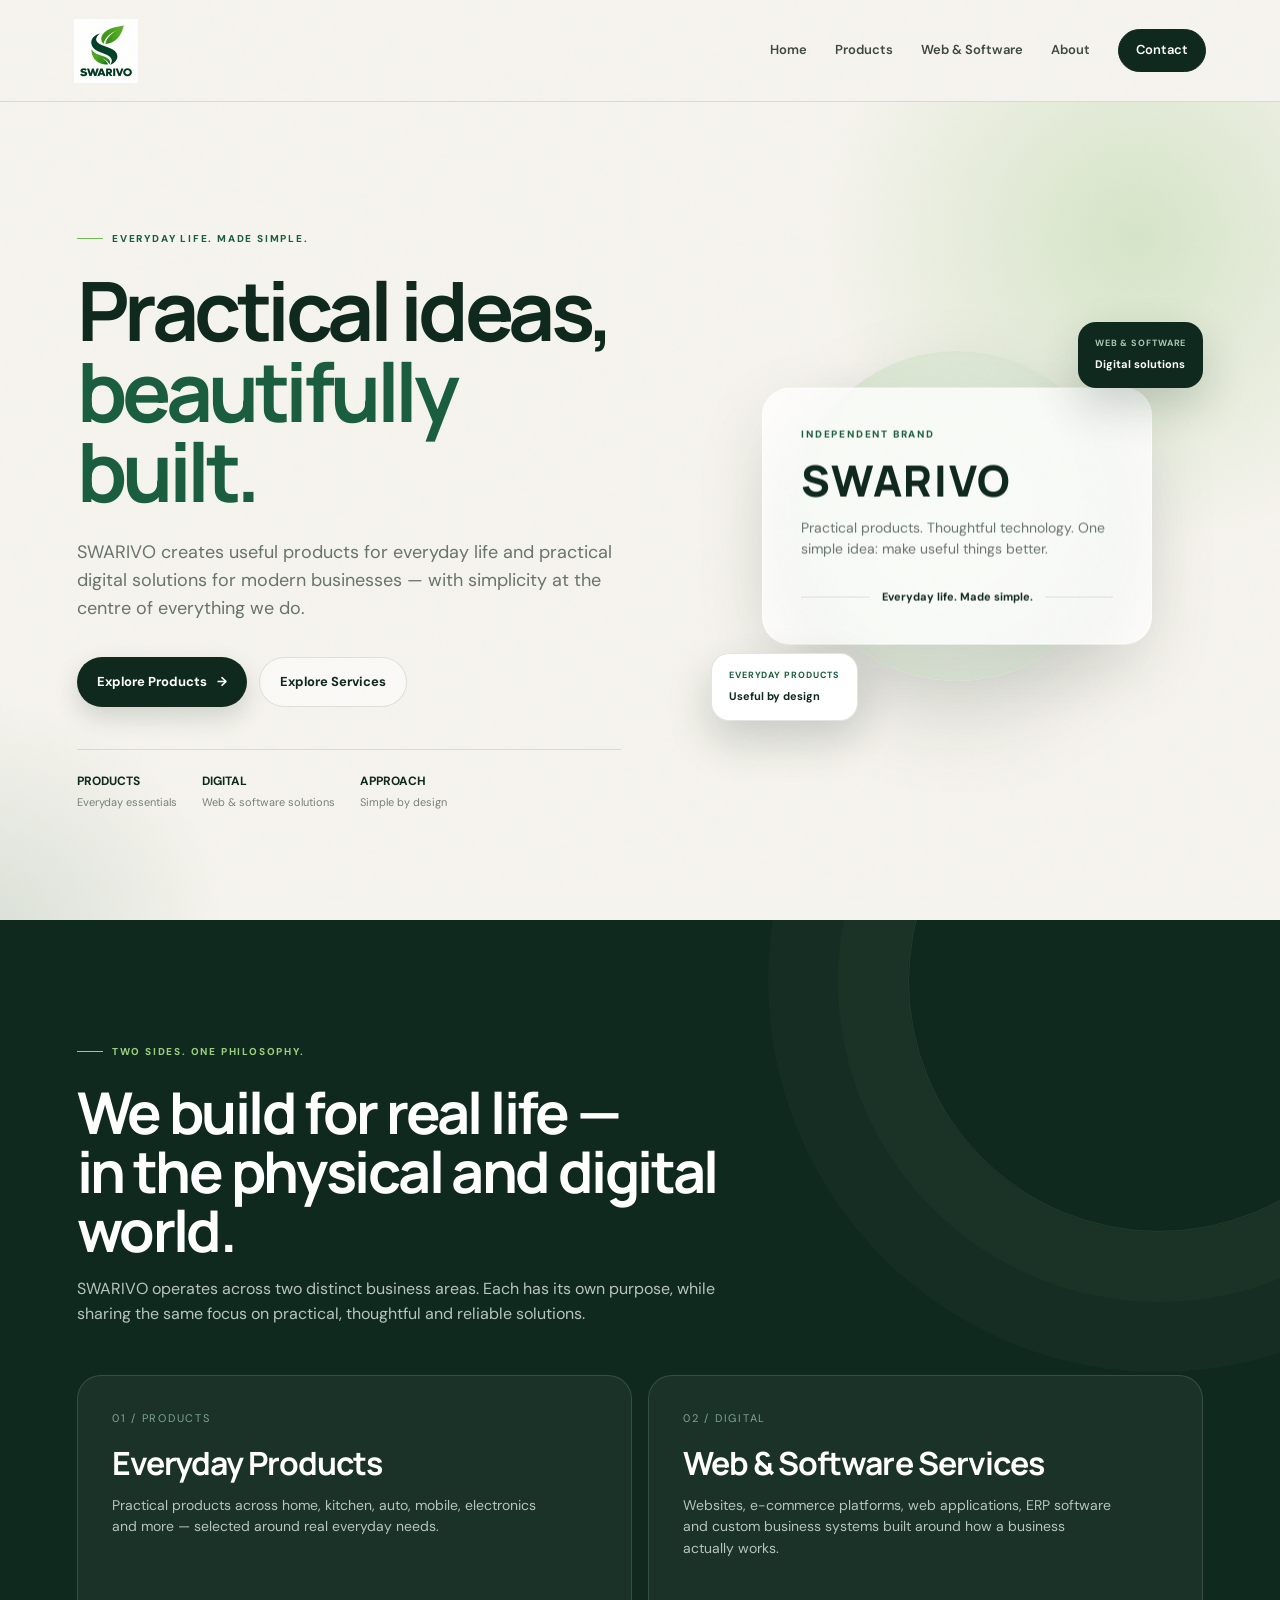
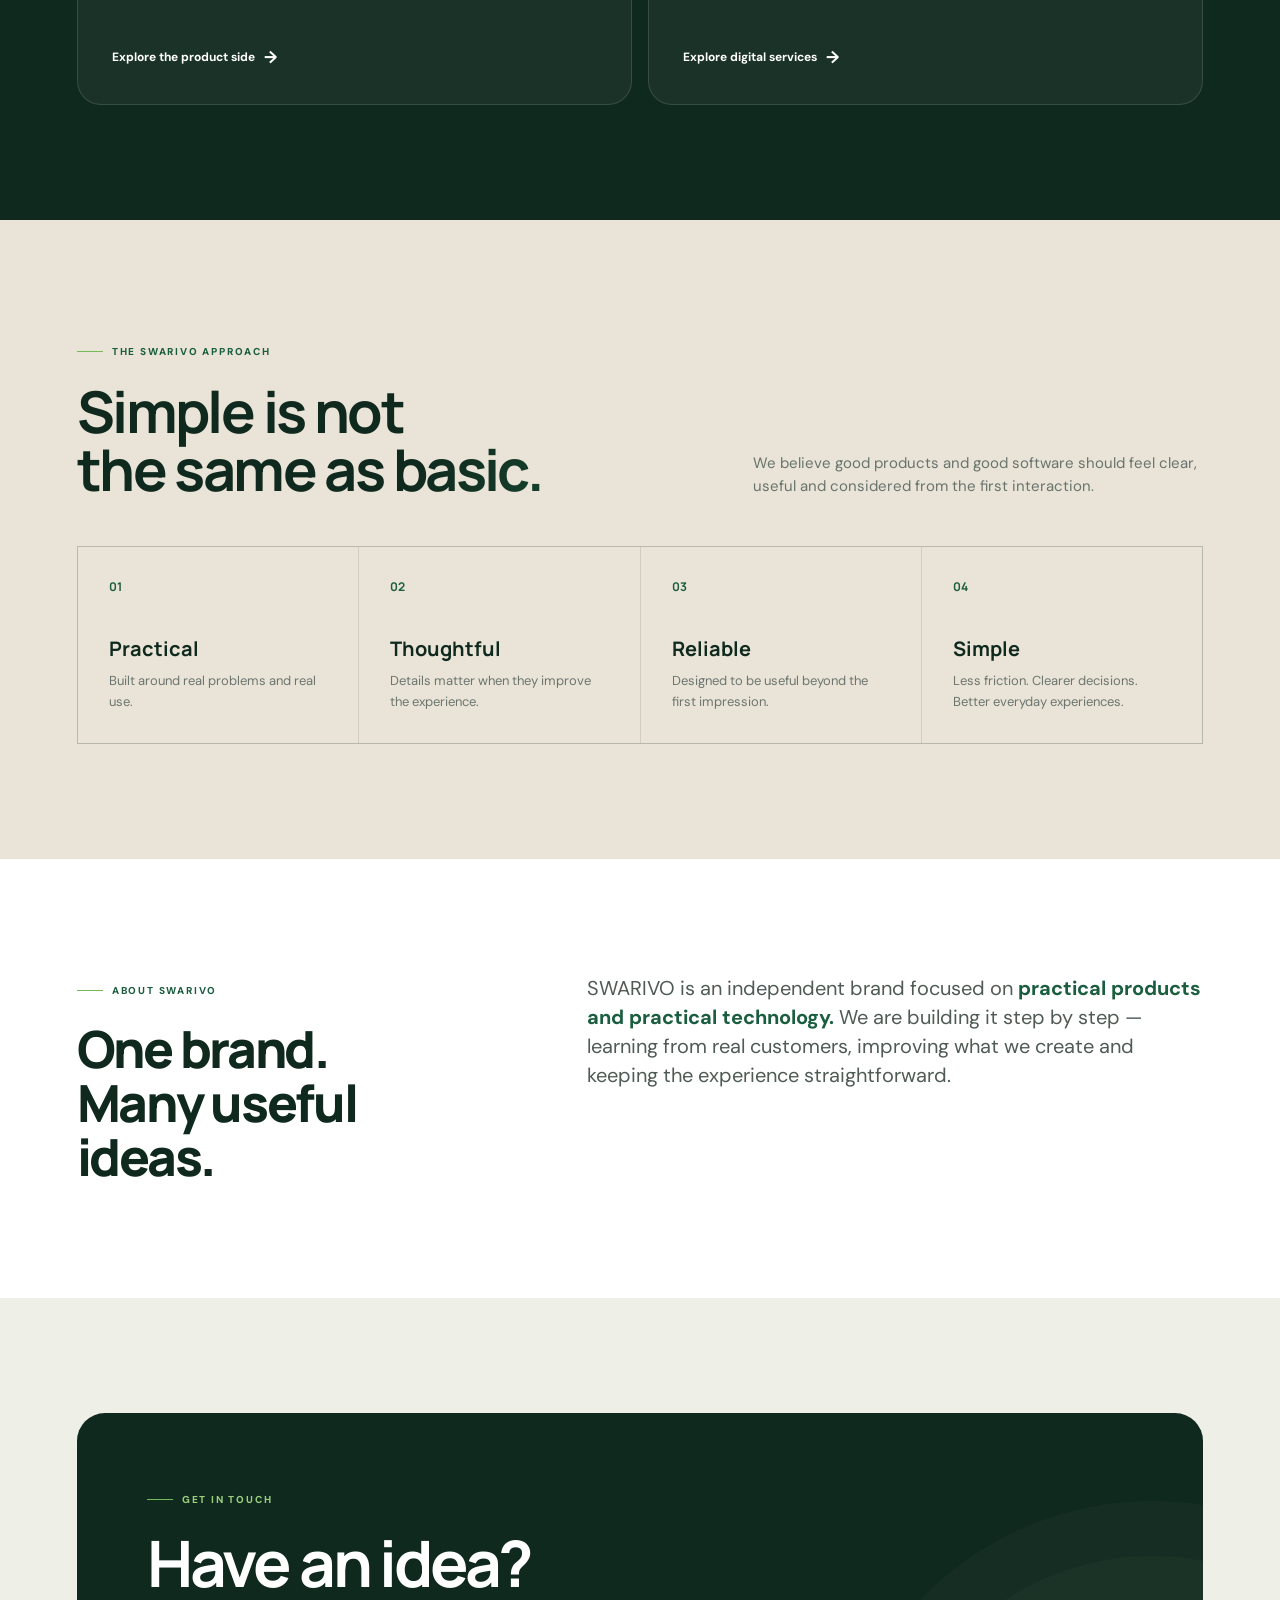
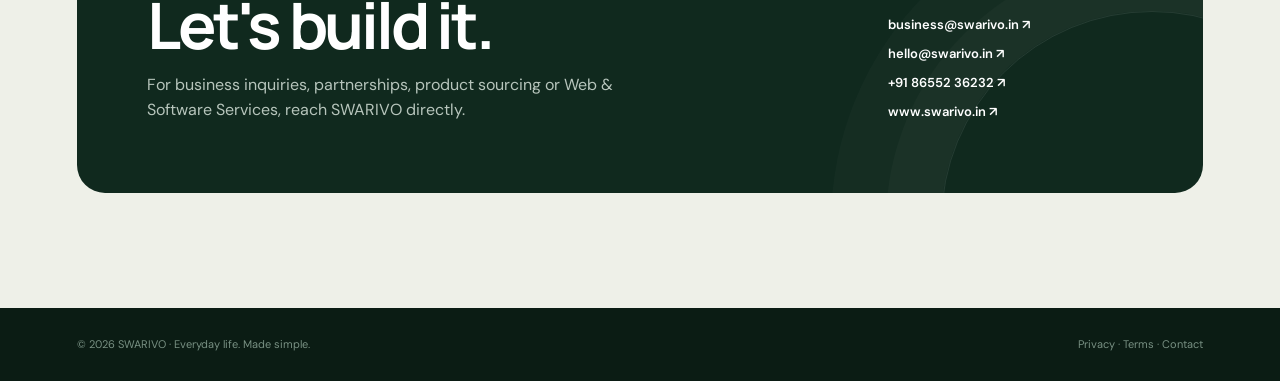
==== commit 259143e2: "Make Contact button consistent across pages" ====
--- a/index.html
+++ b/index.html
@@ -189,7 +189,19 @@
 nav .brand-logo{width:48px!important;height:48px!important;max-width:48px!important;max-height:48px!important;flex-basis:48px!important}
 }
 @media(max-width:430px){nav .brand,nav .brand-logo{width:46px!important;height:46px!important;max-width:46px!important;max-height:46px!important;flex-basis:46px!important}}
-</style></head>
+</style><style id="swarivo-contact-button-consistency">
+@media (min-width:761px){
+  nav .links .pill{
+    background:#10291e!important;
+    color:#fff!important;
+    border-color:#10291e!important;
+    border-radius:999px!important;
+    padding:10px 17px!important;
+    box-shadow:none!important;
+  }
+}
+</style>
+</head>
 <body><div class="scroll-progress" aria-hidden="true"></div>
 <nav><a class="brand" href="/" aria-label="SWARIVO home"><img class="brand-logo" src="/swarivo-logo.svg?v=header-exact-3" alt="SWARIVO"></a><div class="links"><a href="/">Home</a><a href="/products.html">Products</a><a href="/services.html">Web &amp; Software</a><a href="/#about">About</a><a class="pill" href="/#contact">Contact</a></div><button class="mobile-menu-toggle" type="button" aria-label="Open navigation menu" aria-expanded="false"><span></span><span></span><span></span></button></nav>
 
@@ -257,6 +269,6 @@
 const panel=document.querySelector(".brand-panel"),visual=document.querySelector(".visual");
 if(panel&&visual&&matchMedia("(pointer:fine)").matches){visual.addEventListener("pointermove",e=>{const r=visual.getBoundingClientRect(),x=(e.clientX-r.left)/r.width-.5,y=(e.clientY-r.top)/r.height-.5;panel.style.animation="none";panel.style.transform="translate(-50%,-50%) rotateX("+(-y*5)+"deg) rotateY("+(x*7)+"deg)"});visual.addEventListener("pointerleave",()=>{panel.style.animation="panelFloat 7s ease-in-out infinite";panel.style.transform=""})}
 </script>
-<script src="/mobile-nav.js?v=2" defer></script>
+<script src="/mobile-nav.js?v=3" defer></script>
 </body>
 </html>
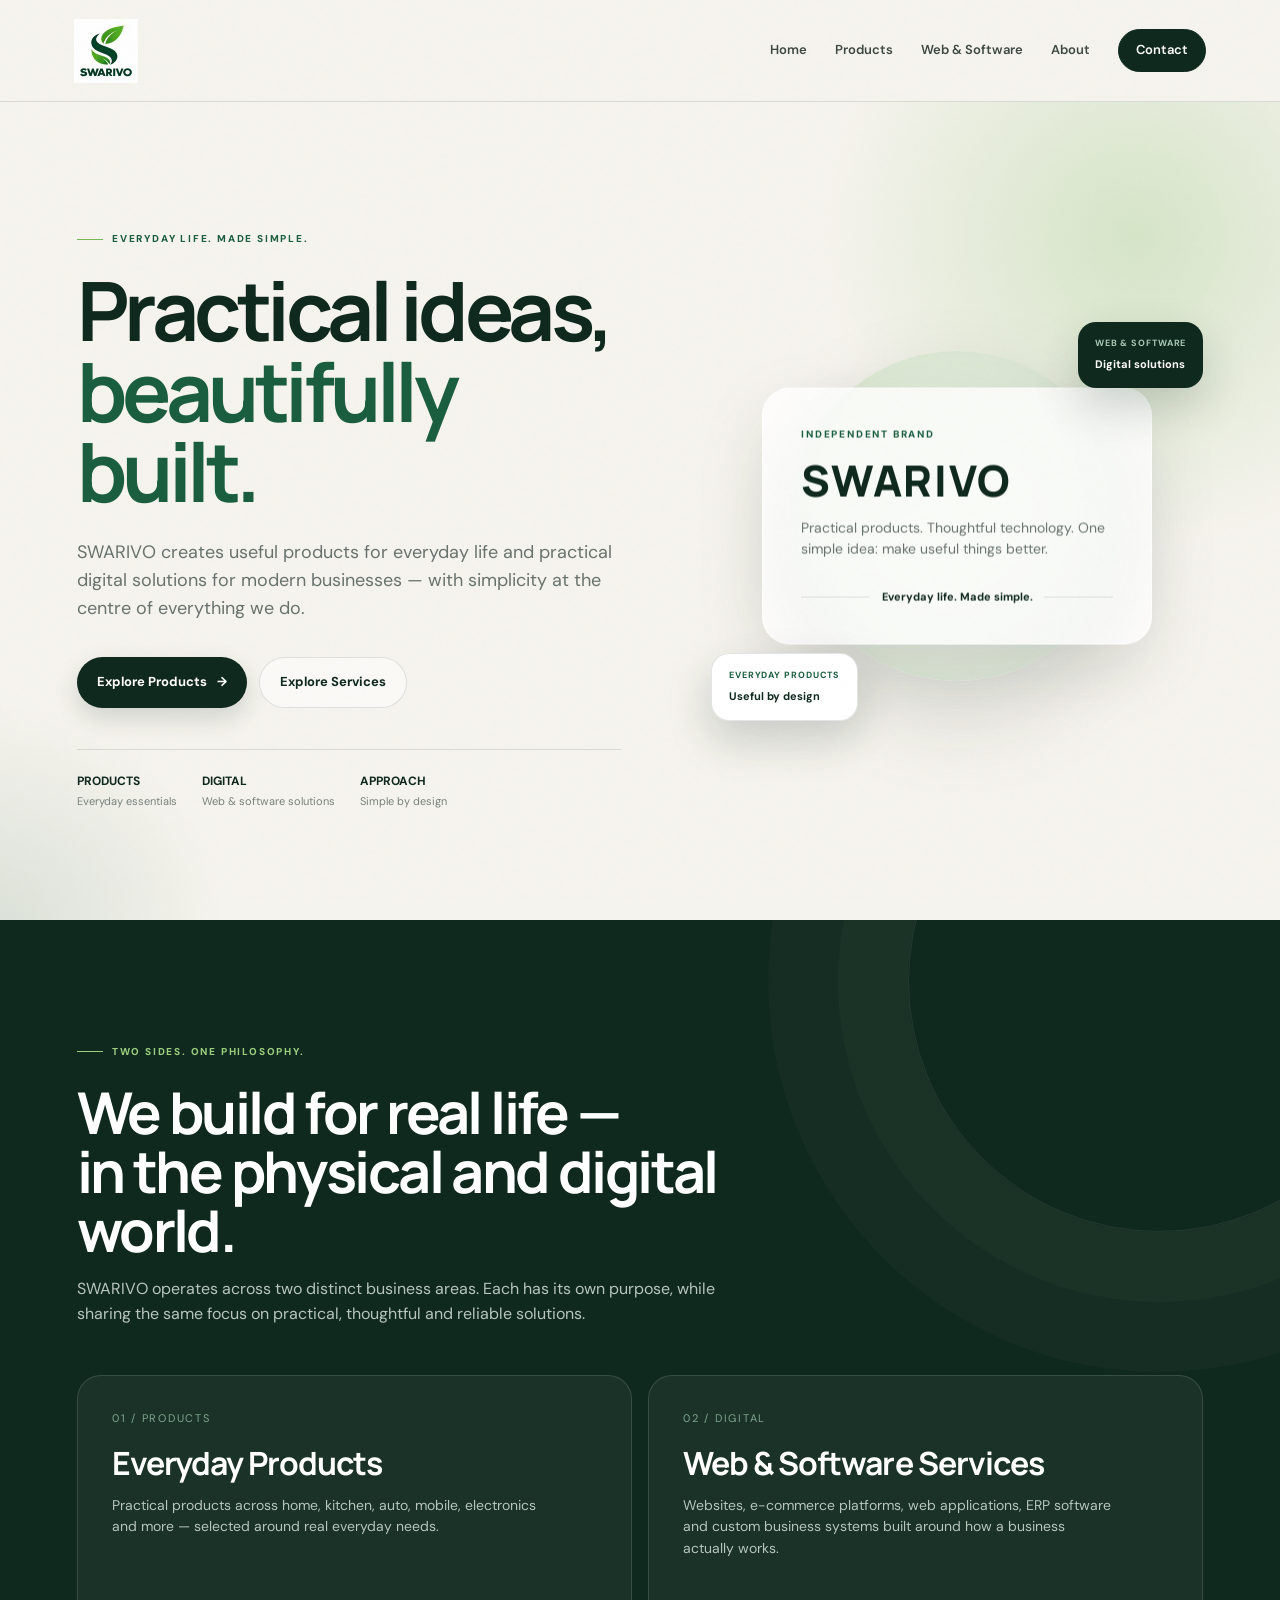
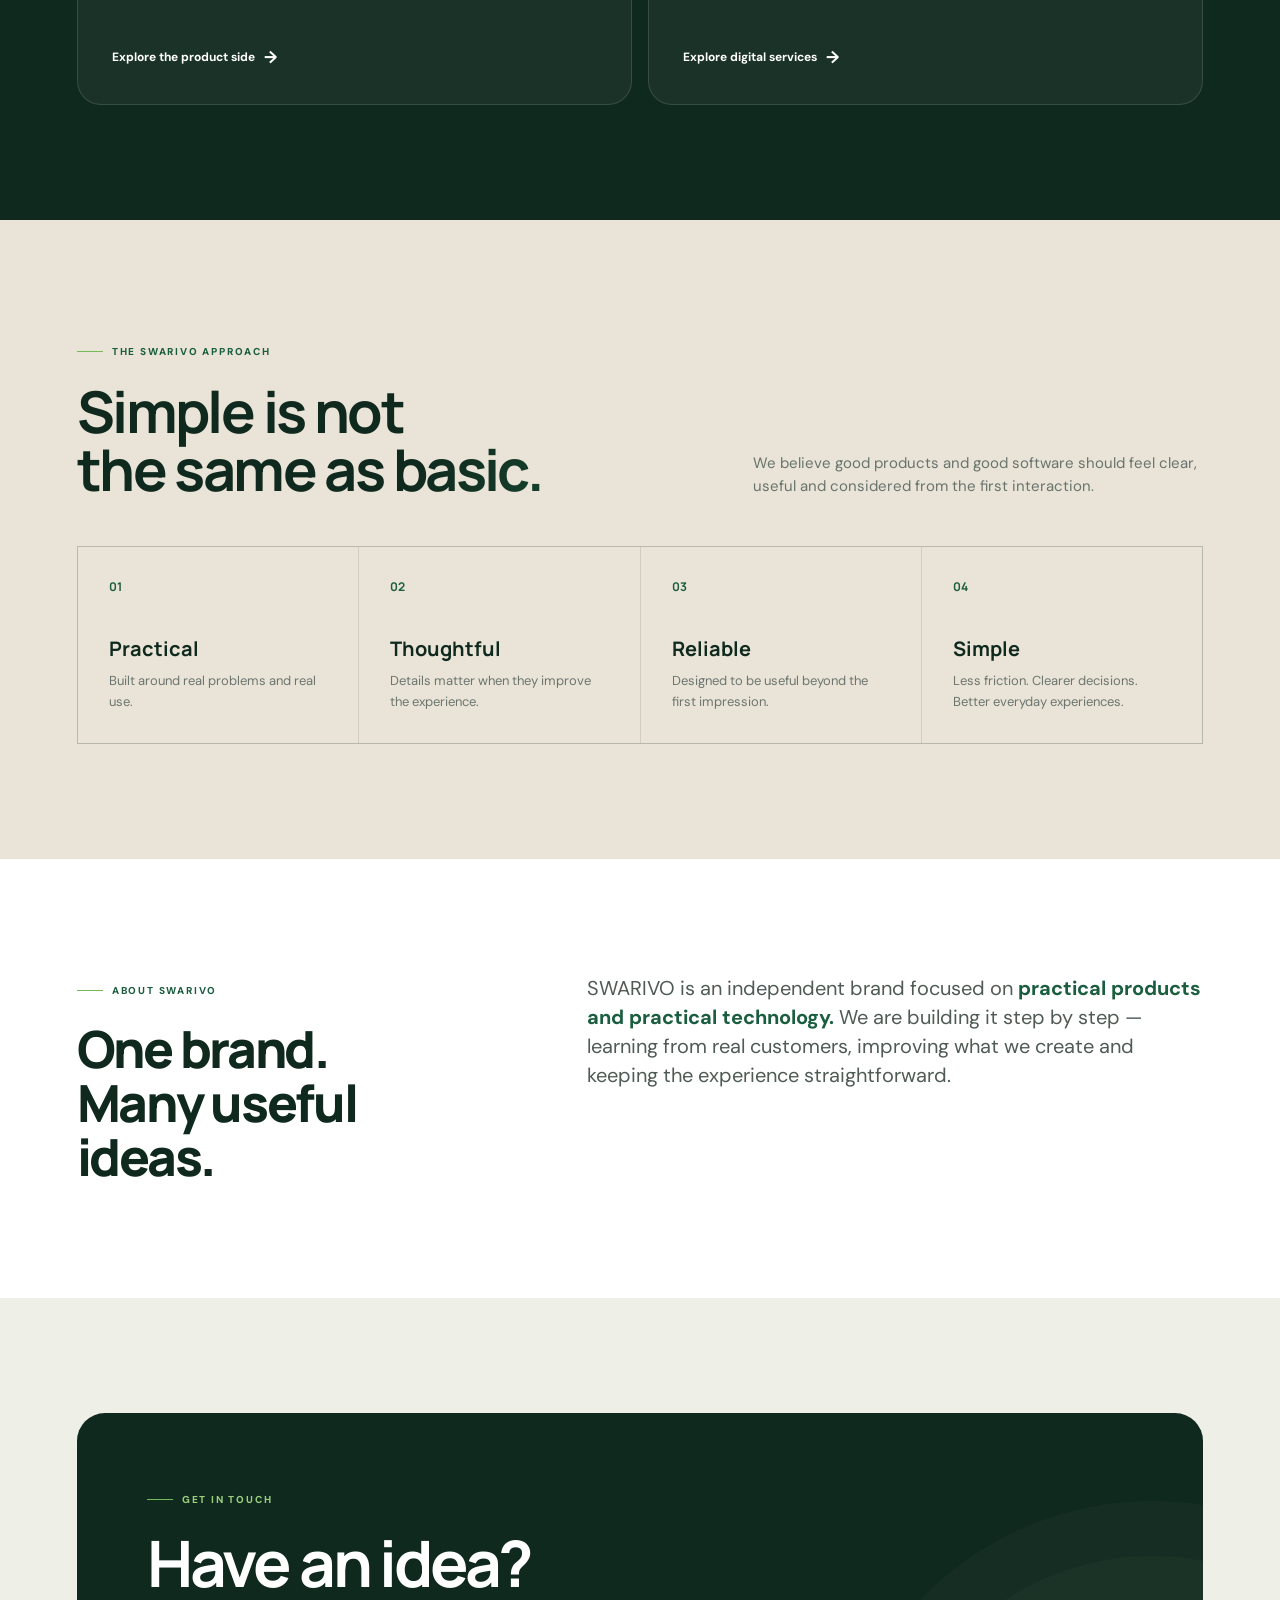
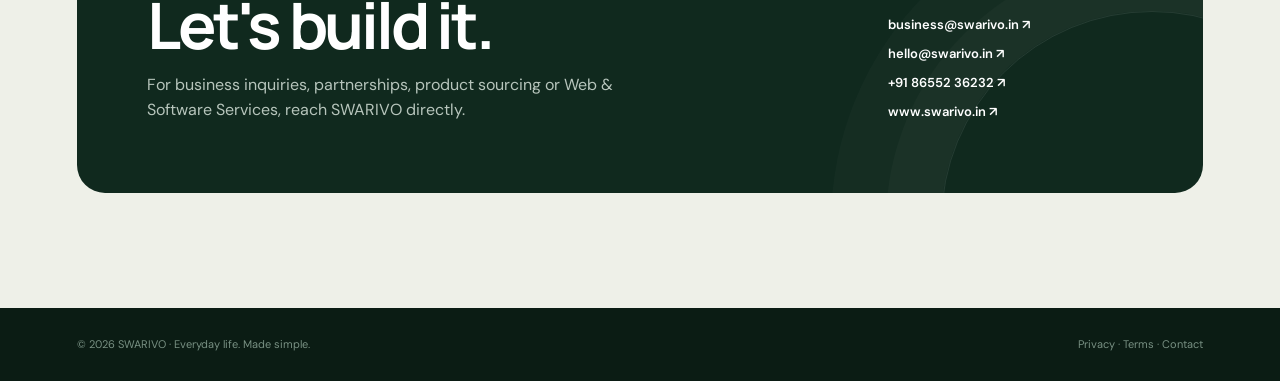
==== commit dc259c02: "Refresh mobile navigation script cache" ====
--- a/index.html
+++ b/index.html
@@ -269,6 +269,6 @@
 const panel=document.querySelector(".brand-panel"),visual=document.querySelector(".visual");
 if(panel&&visual&&matchMedia("(pointer:fine)").matches){visual.addEventListener("pointermove",e=>{const r=visual.getBoundingClientRect(),x=(e.clientX-r.left)/r.width-.5,y=(e.clientY-r.top)/r.height-.5;panel.style.animation="none";panel.style.transform="translate(-50%,-50%) rotateX("+(-y*5)+"deg) rotateY("+(x*7)+"deg)"});visual.addEventListener("pointerleave",()=>{panel.style.animation="panelFloat 7s ease-in-out infinite";panel.style.transform=""})}
 </script>
-<script src="/mobile-nav.js?v=3" defer></script>
+<script src="/mobile-nav.js?v=4" defer></script>
 </body>
 </html>
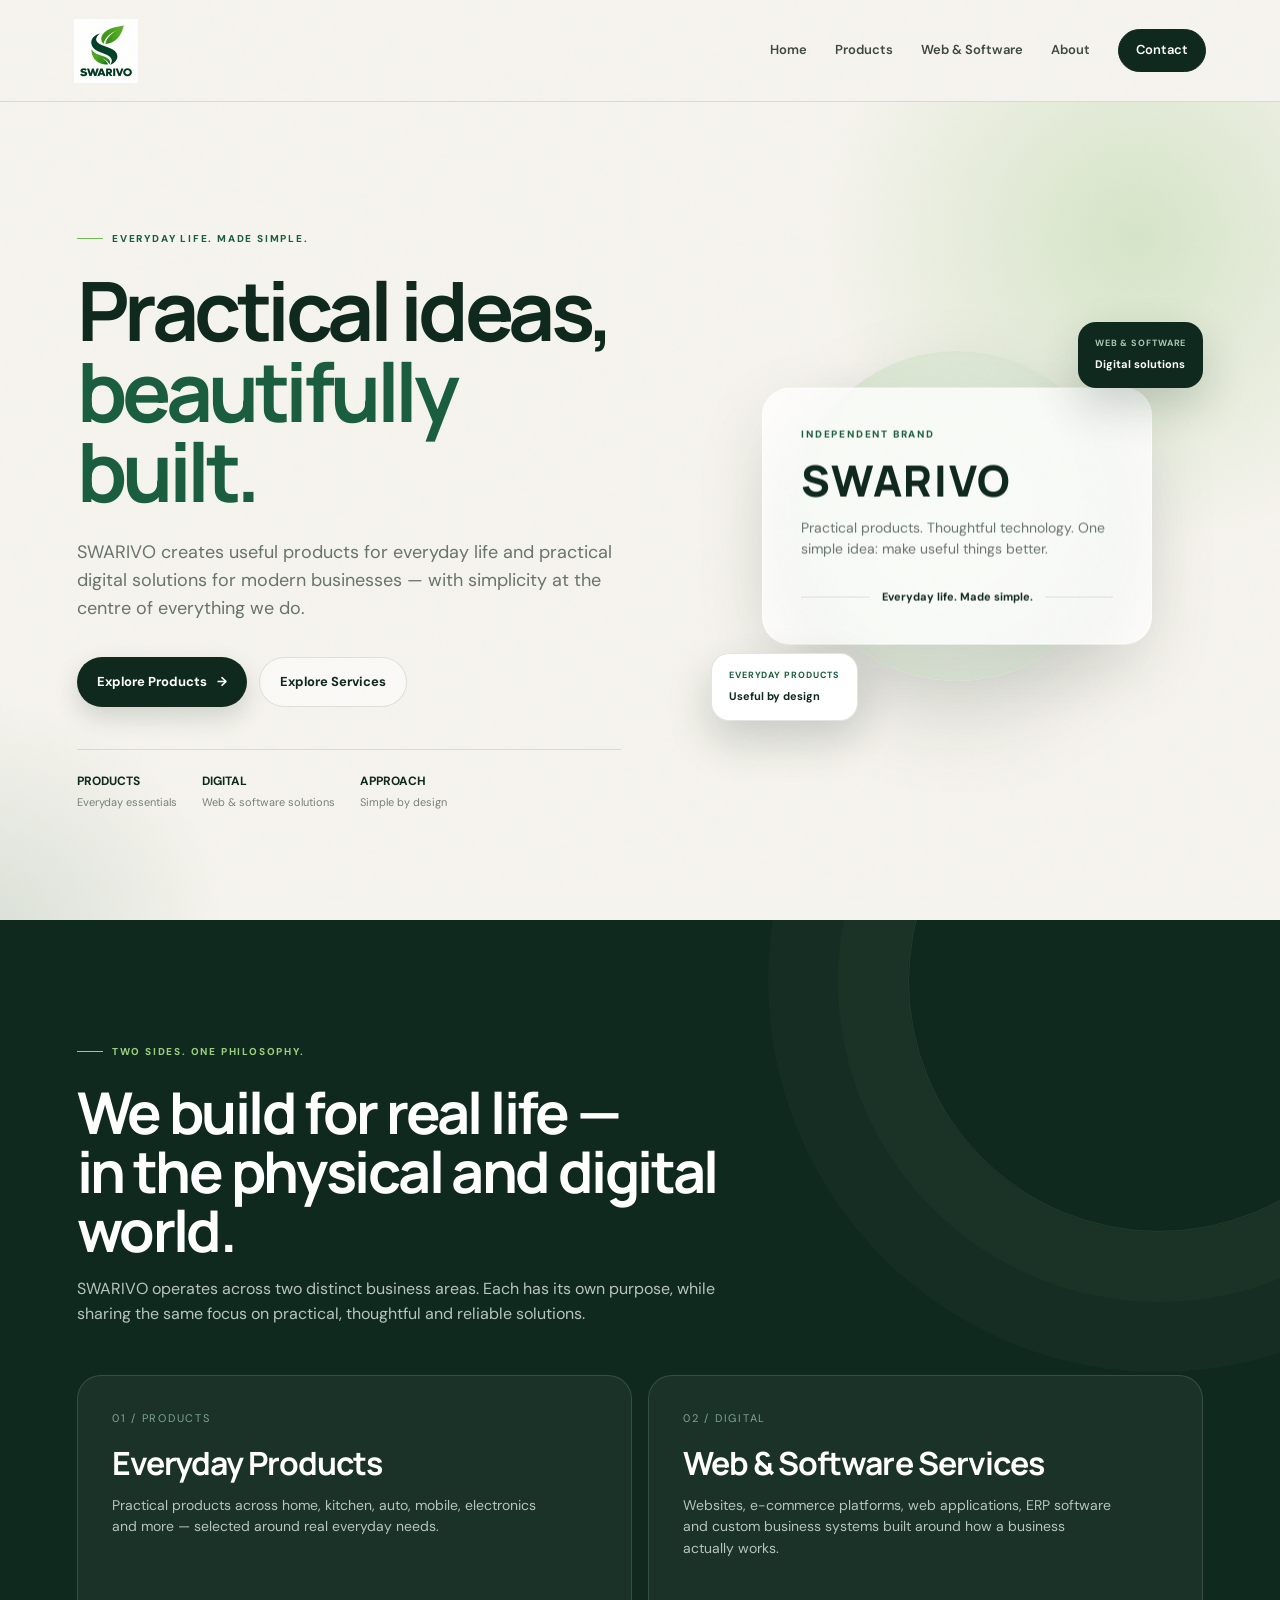
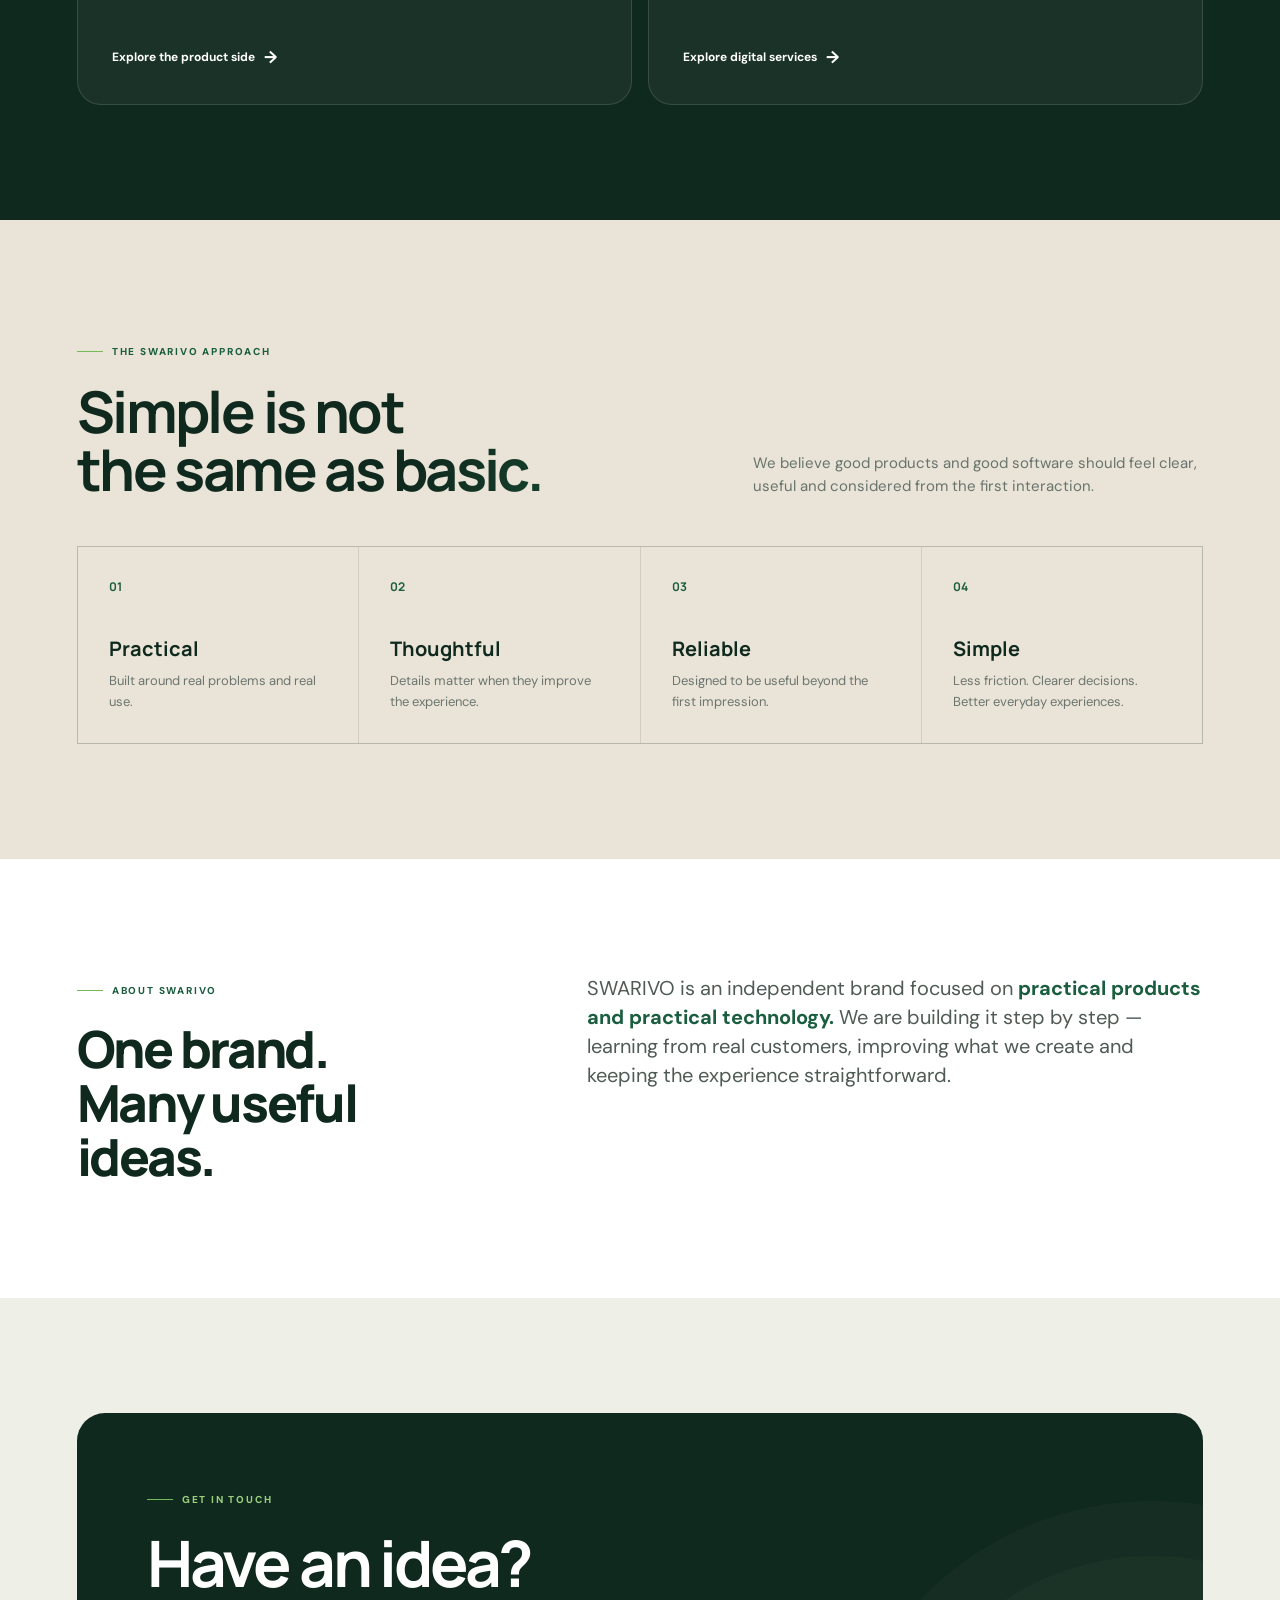
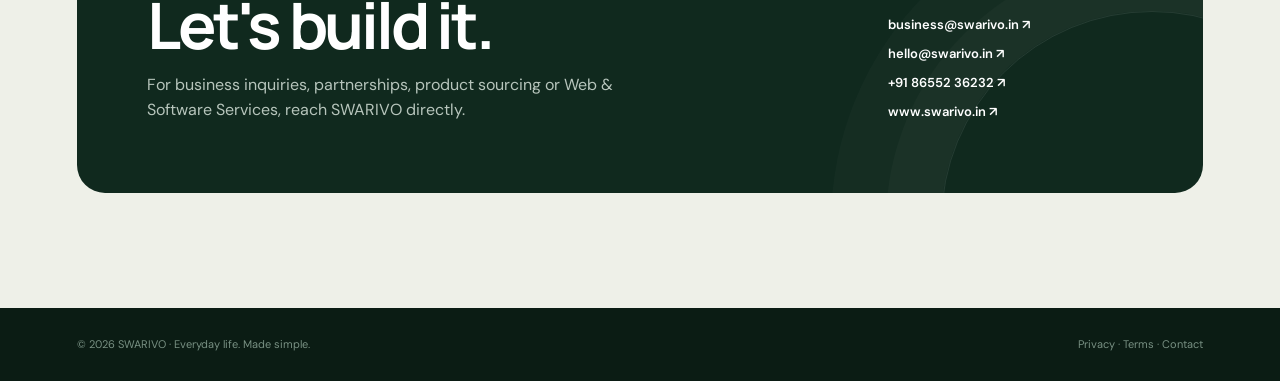
==== commit 146a0aad: "Add direct mobile hamburger fallback" ====
--- a/index.html
+++ b/index.html
@@ -203,7 +203,7 @@
 </style>
 </head>
 <body><div class="scroll-progress" aria-hidden="true"></div>
-<nav><a class="brand" href="/" aria-label="SWARIVO home"><img class="brand-logo" src="/swarivo-logo.svg?v=header-exact-3" alt="SWARIVO"></a><div class="links"><a href="/">Home</a><a href="/products.html">Products</a><a href="/services.html">Web &amp; Software</a><a href="/#about">About</a><a class="pill" href="/#contact">Contact</a></div><button class="mobile-menu-toggle" type="button" aria-label="Open navigation menu" aria-expanded="false"><span></span><span></span><span></span></button></nav>
+<nav><a class="brand" href="/" aria-label="SWARIVO home"><img class="brand-logo" src="/swarivo-logo.svg?v=header-exact-3" alt="SWARIVO"></a><div class="links"><a href="/">Home</a><a href="/products.html">Products</a><a href="/services.html">Web &amp; Software</a><a href="/#about">About</a><a class="pill" href="/#contact">Contact</a></div><button class="mobile-menu-toggle" type="button" aria-label="Open navigation menu" aria-expanded="false" onclick="return window.__swarivoMobileToggle ? window.__swarivoMobileToggle() : false;"><span></span><span></span><span></span></button></nav>
 
 <main>
 <section class="hero">
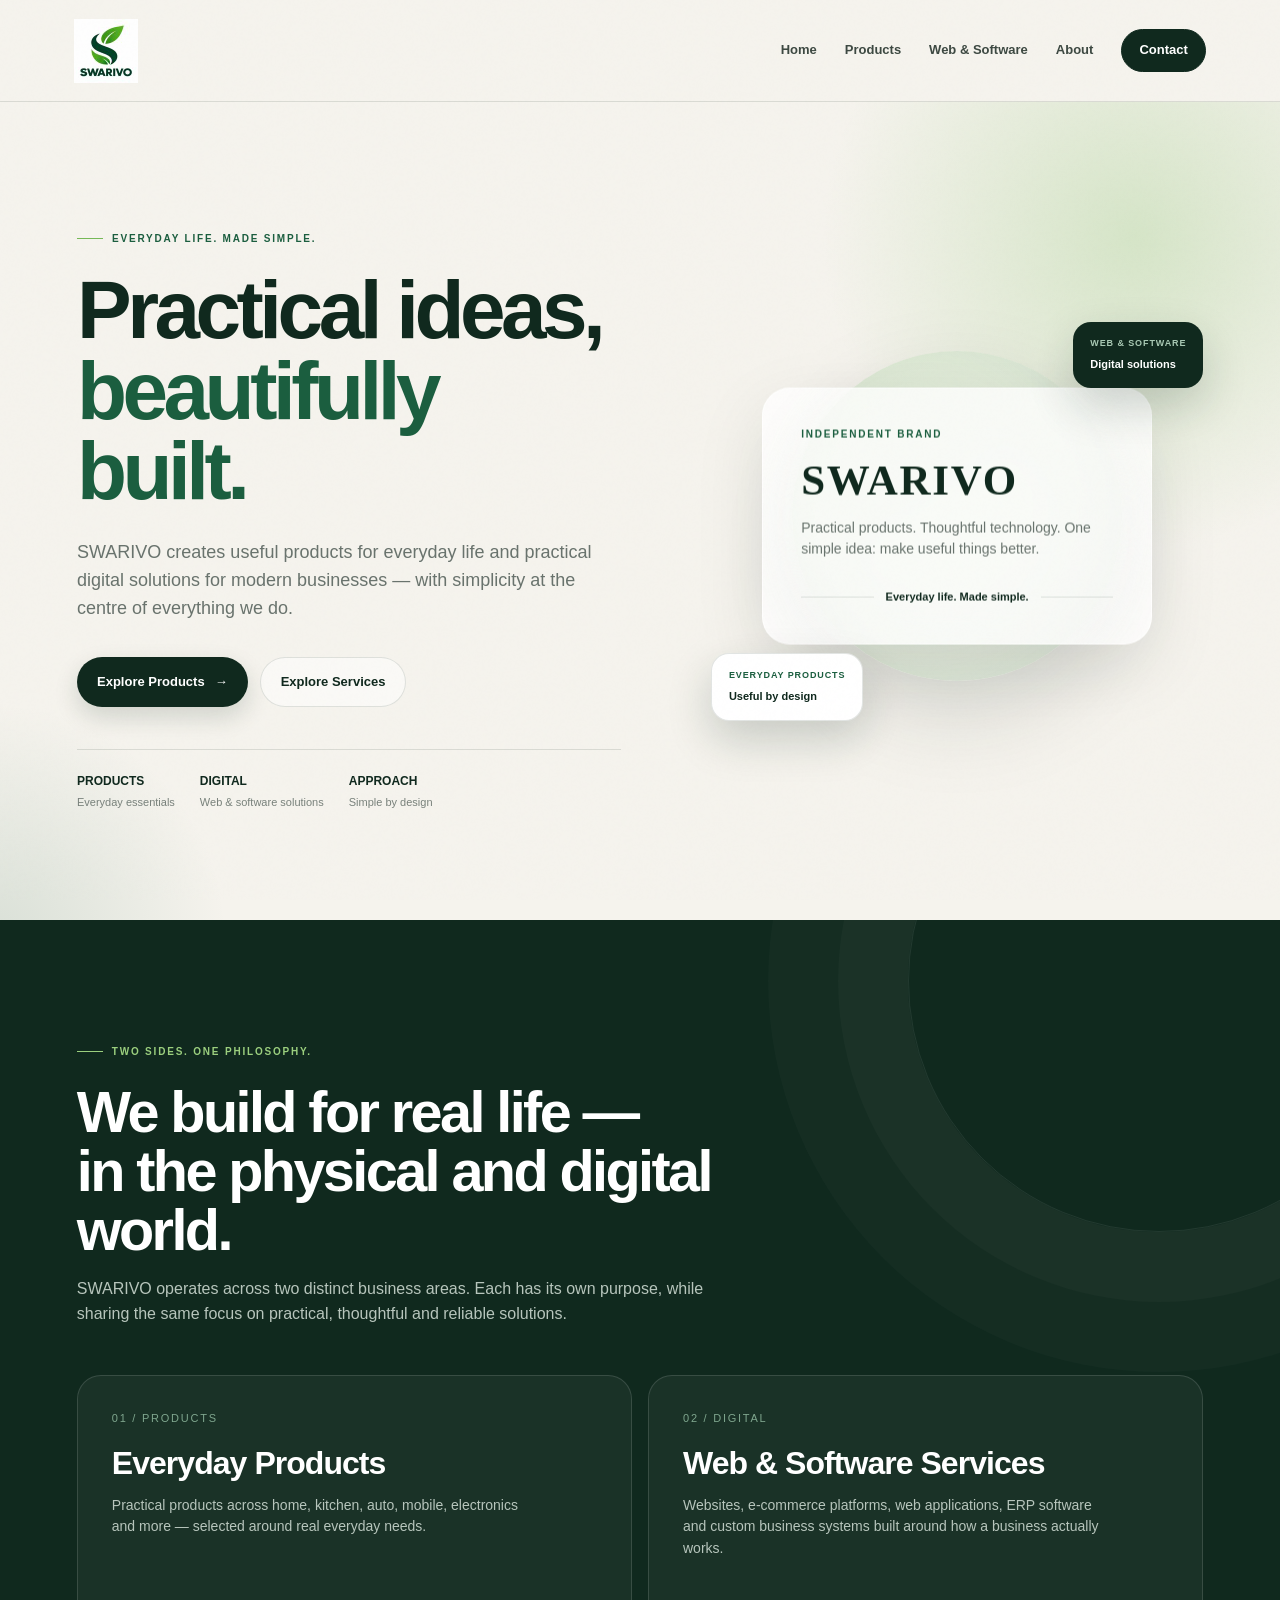
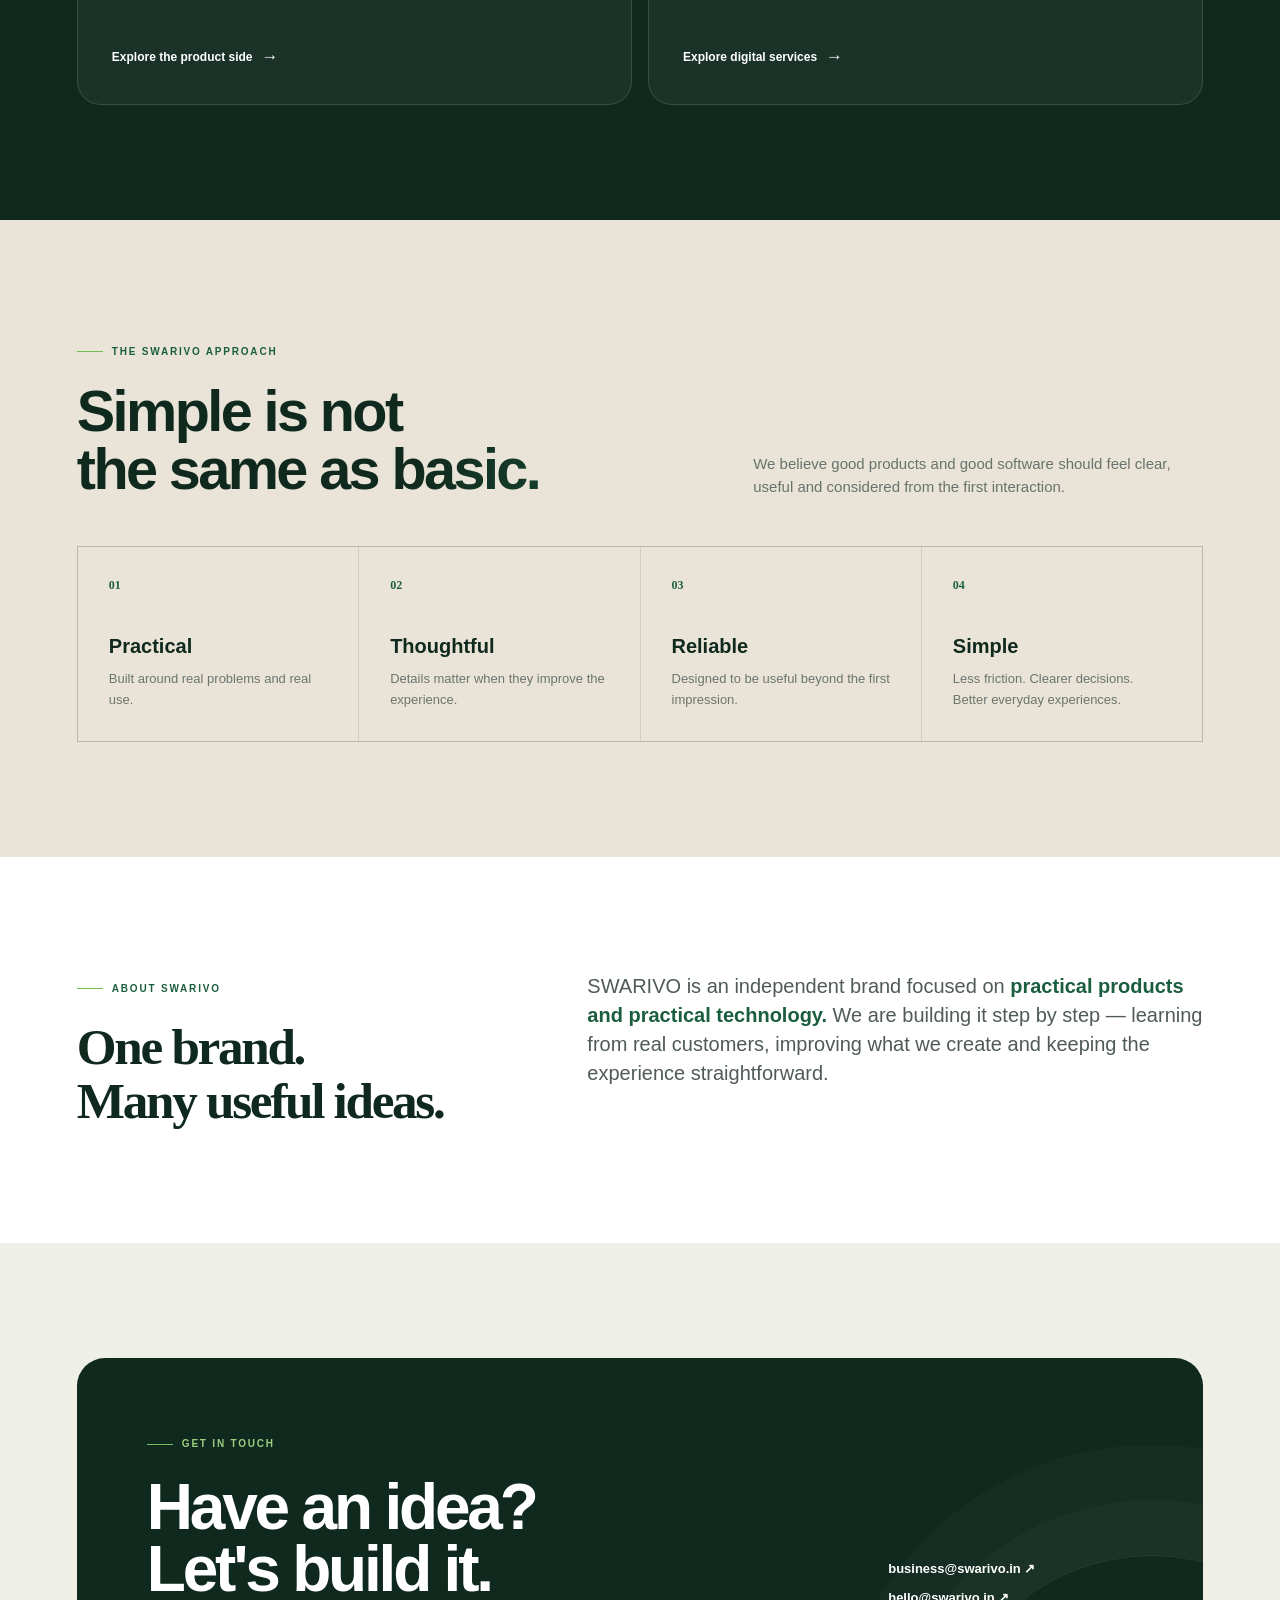
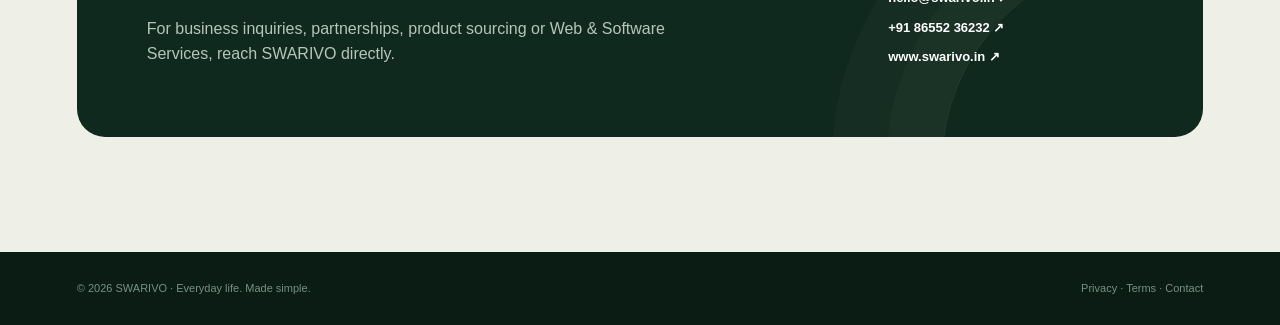
==== commit 7880c9e5: "Add baseline browser security policy" ====
--- a/index.html
+++ b/index.html
@@ -1,6 +1,9 @@
 <!doctype html>
 <html lang="en">
 <head>
+<meta http-equiv="Content-Security-Policy" content="default-src 'self'; base-uri 'self'; object-src 'none'; frame-ancestors 'none'; form-action 'self'; script-src 'self' 'unsafe-inline'; style-src 'self' 'unsafe-inline' https://fonts.googleapis.com; font-src 'self' https://fonts.gstatic.com data:; img-src 'self' data: https:; connect-src 'self'; media-src 'self' https:; upgrade-insecure-requests">
+<meta http-equiv="Referrer-Policy" content="strict-origin-when-cross-origin">
+<meta http-equiv="X-Content-Type-Options" content="nosniff">
 <meta charset="utf-8"><meta name="viewport" content="width=device-width,initial-scale=1">
 <title>SWARIVO — Everyday products. Digital solutions.</title>
 <meta name="description" content="SWARIVO builds practical everyday products and digital solutions for modern businesses.">
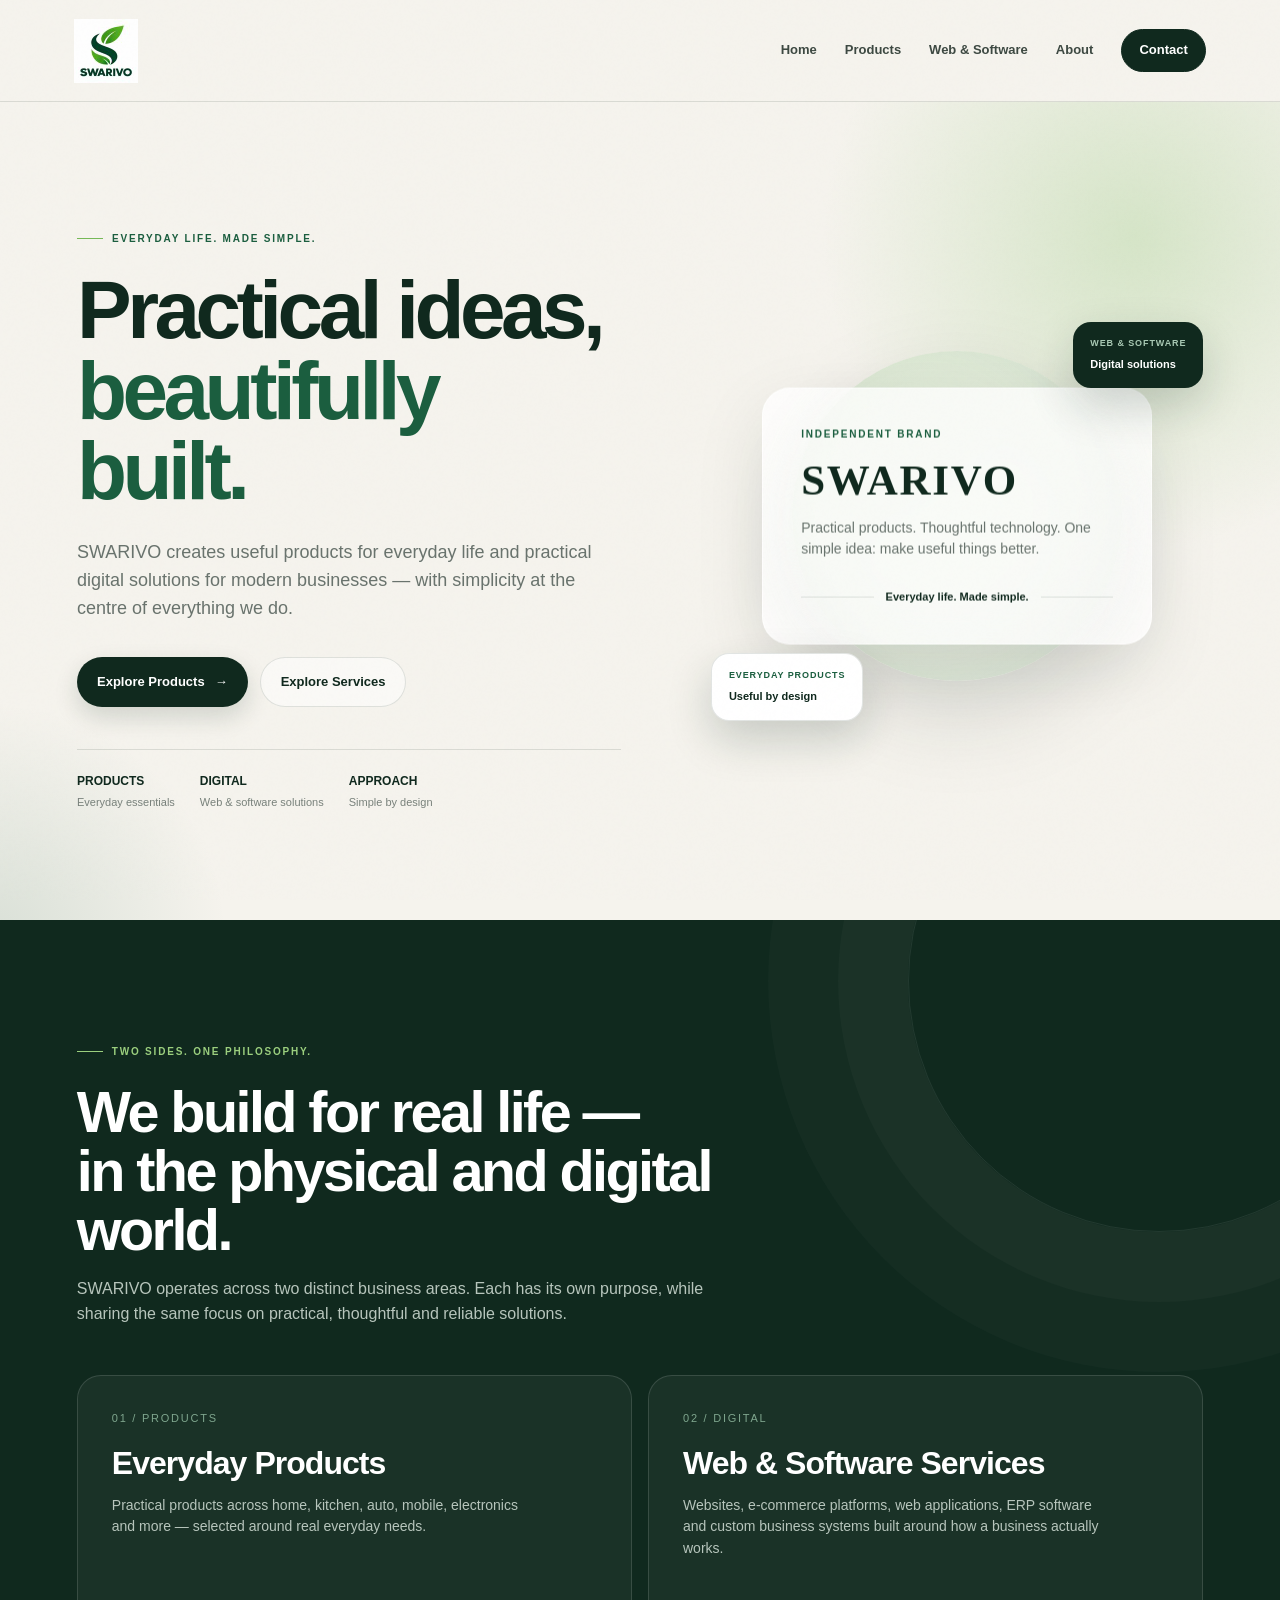
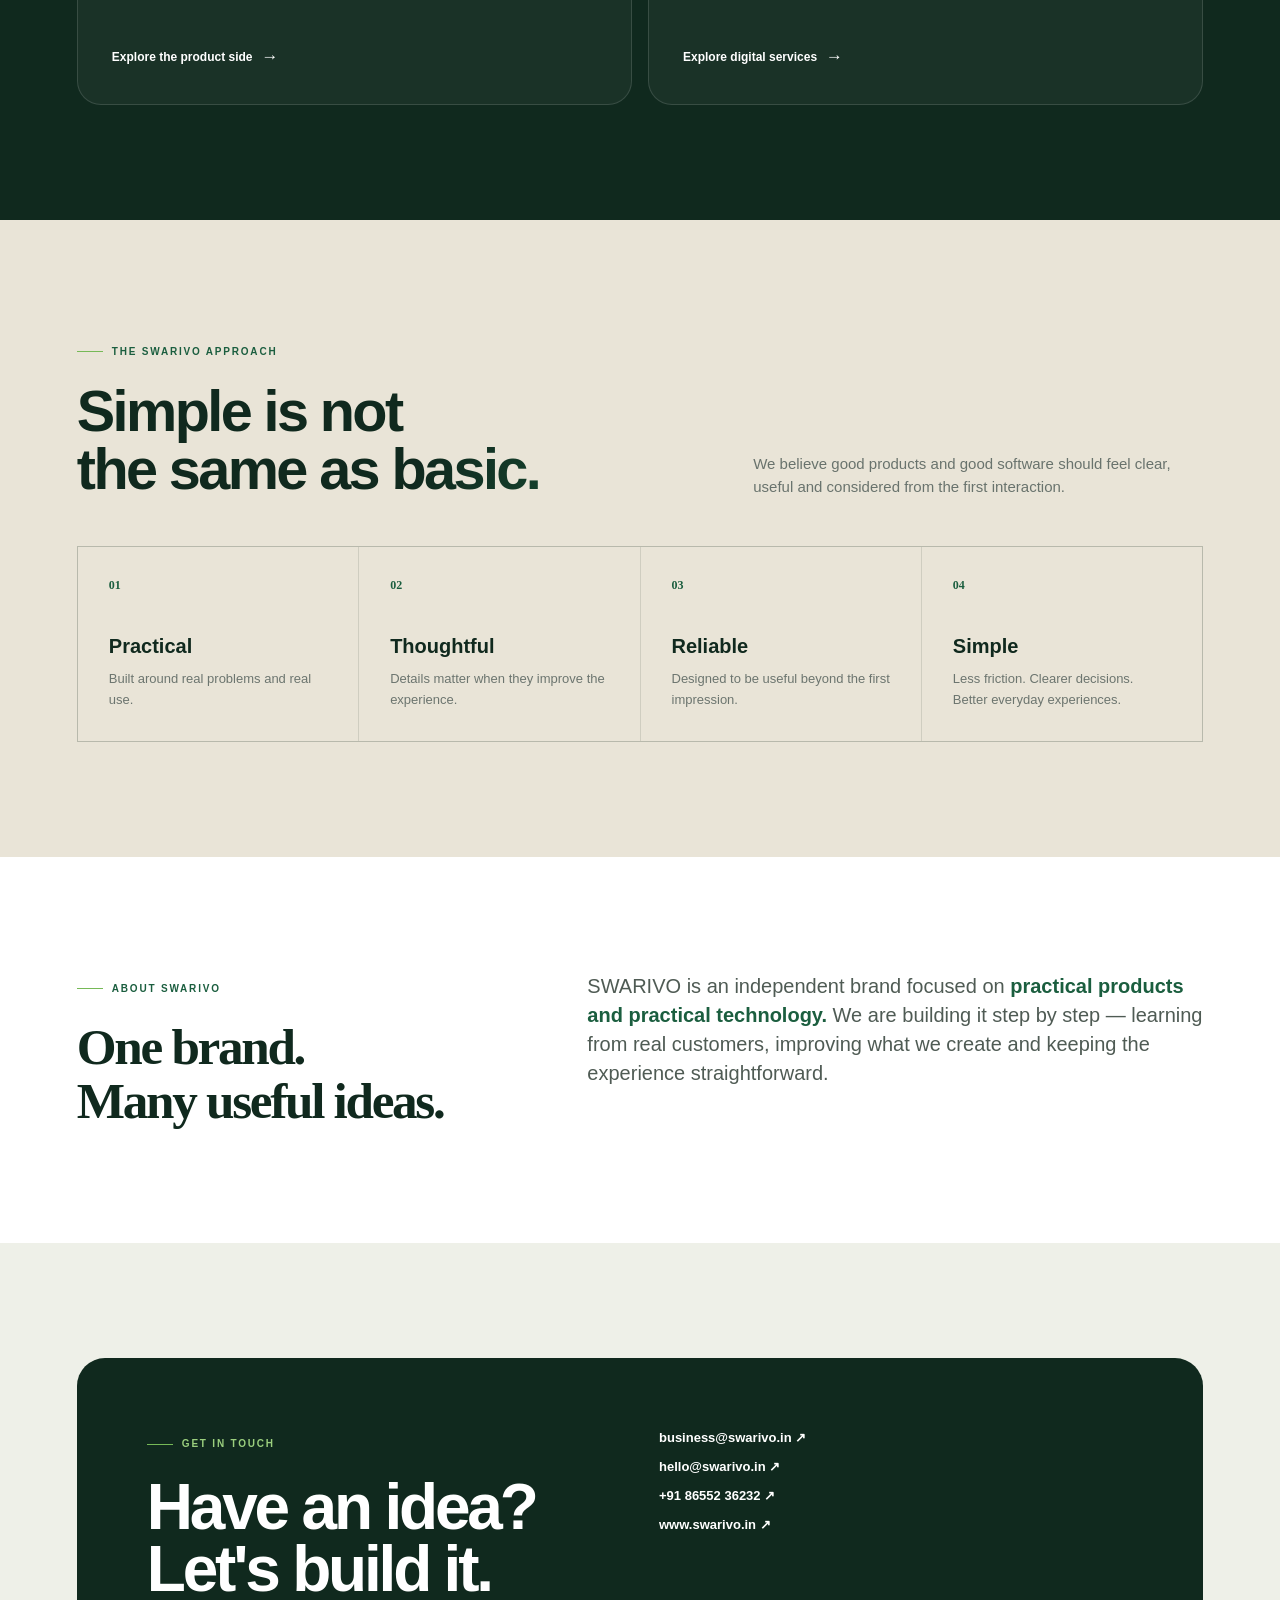
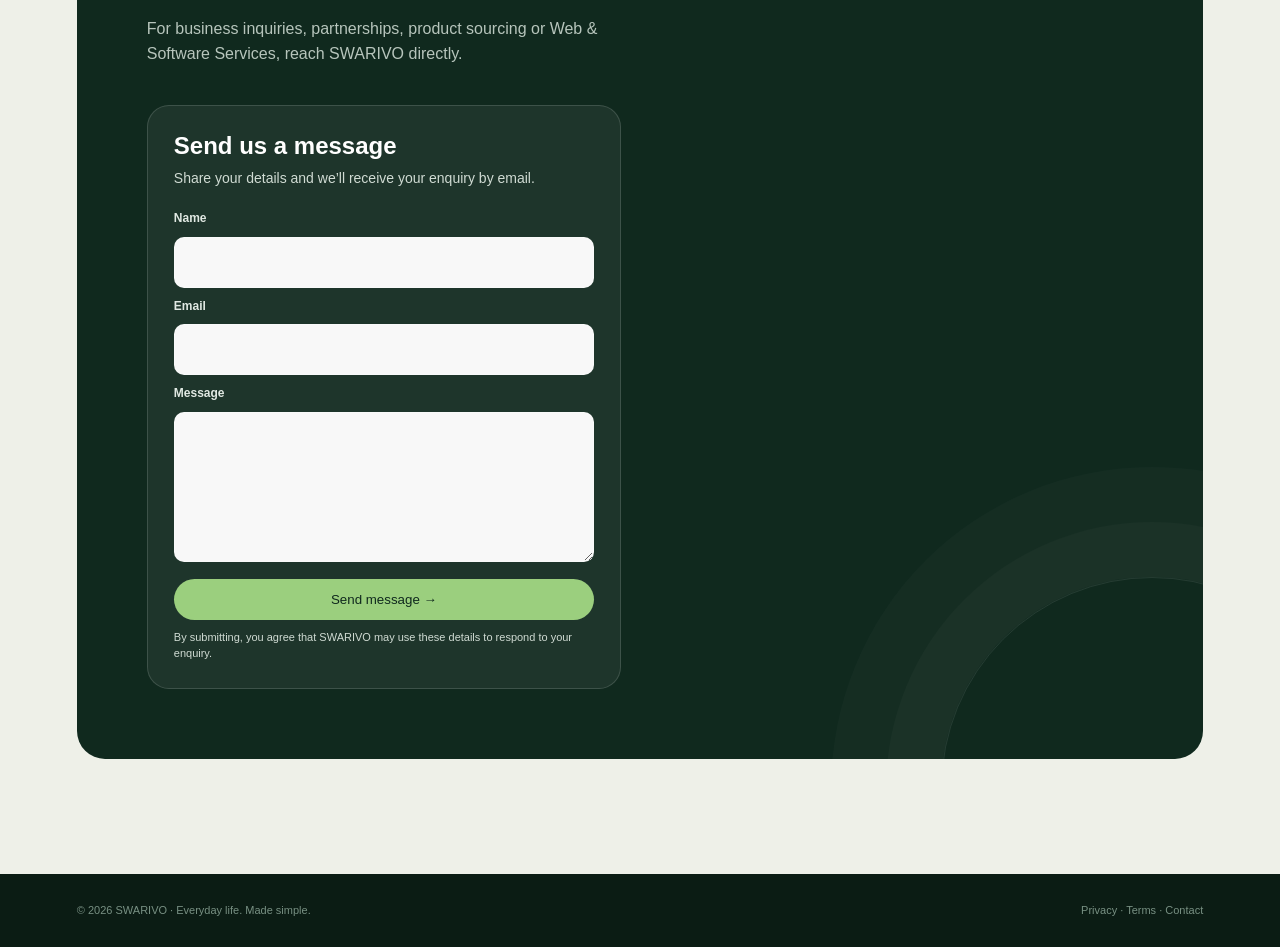
==== commit d9f4663c: "Add email enquiry form to SWARIVO contact pages" ====
--- a/index.html
+++ b/index.html
@@ -1,7 +1,7 @@
 <!doctype html>
 <html lang="en">
 <head>
-<meta http-equiv="Content-Security-Policy" content="default-src 'self'; base-uri 'self'; object-src 'none'; frame-ancestors 'none'; form-action 'self'; script-src 'self' 'unsafe-inline'; style-src 'self' 'unsafe-inline' https://fonts.googleapis.com; font-src 'self' https://fonts.gstatic.com data:; img-src 'self' data: https:; connect-src 'self'; media-src 'self' https:; upgrade-insecure-requests">
+<meta http-equiv="Content-Security-Policy" content="default-src 'self'; base-uri 'self'; object-src 'none'; frame-ancestors 'none'; form-action 'self' https://formsubmit.co; script-src 'self' 'unsafe-inline'; style-src 'self' 'unsafe-inline' https://fonts.googleapis.com; font-src 'self' https://fonts.gstatic.com data:; img-src 'self' data: https:; connect-src 'self'; media-src 'self' https:; upgrade-insecure-requests">
 <meta http-equiv="Referrer-Policy" content="strict-origin-when-cross-origin">
 <meta http-equiv="X-Content-Type-Options" content="nosniff">
 <meta charset="utf-8"><meta name="viewport" content="width=device-width,initial-scale=1">
@@ -204,7 +204,19 @@
   }
 }
 </style>
-</head>
+<style id="swarivo-contact-form">
+.contact-box{display:grid!important;grid-template-columns:1fr 1fr;gap:38px;align-items:start}
+.contact-form-wrap{background:rgba(255,255,255,.06);border:1px solid rgba(255,255,255,.14);border-radius:22px;padding:26px}
+.contact-form-wrap h3{margin:0 0 8px;font:700 24px Manrope,Arial,sans-serif;color:#fff}
+.contact-form-wrap p{font-size:14px!important;margin:0 0 20px!important;color:#d0dbd3!important}
+.swarivo-contact-form{display:grid;gap:9px}
+.swarivo-contact-form label{font-size:12px;font-weight:700;color:#e1e9e3}
+.swarivo-contact-form input,.swarivo-contact-form textarea{width:100%;box-sizing:border-box;border:1px solid rgba(255,255,255,.22);border-radius:10px;background:rgba(255,255,255,.97);color:#17201b;padding:12px 13px;font:inherit}
+.swarivo-contact-form textarea{resize:vertical;min-height:120px}
+.swarivo-contact-form button{margin-top:8px;border:0;border-radius:999px;background:#9bcf7e;color:#10291e;padding:13px 18px;font:700 14px inherit;cursor:pointer}
+.swarivo-contact-form small{font-size:11px;color:#d0dbd3;line-height:1.5}
+@media(max-width:760px){.contact-box{grid-template-columns:1fr}.contact-form-wrap{padding:20px}}
+</style></head>
 <body><div class="scroll-progress" aria-hidden="true"></div>
 <nav><a class="brand" href="/" aria-label="SWARIVO home"><img class="brand-logo" src="/swarivo-logo.svg?v=header-exact-3" alt="SWARIVO"></a><div class="links"><a href="/">Home</a><a href="/products.html">Products</a><a href="/services.html">Web &amp; Software</a><a href="/#about">About</a><a class="pill" href="/#contact">Contact</a></div><button class="mobile-menu-toggle" type="button" aria-label="Open navigation menu" aria-expanded="false" onclick="return window.__swarivoMobileToggle ? window.__swarivoMobileToggle() : false;"><span></span><span></span><span></span></button></nav>
 
@@ -259,7 +271,22 @@
 </section>
 
 <section class="contact section reveal" id="contact">
-<div class="section-inner"><div class="contact-box"><div><div class="kicker" style="color:#9bcf7e">Get in touch</div><h2>Have an idea?<br>Let's build it.</h2><p>For business inquiries, partnerships, product sourcing or Web &amp; Software Services, reach SWARIVO directly.</p></div><div class="contact-links"><a href="mailto:business@swarivo.in">business@swarivo.in ↗</a><a href="mailto:hello@swarivo.in">hello@swarivo.in ↗</a><a href="tel:+918655236232">+91 86552 36232 ↗</a><a href="https://www.swarivo.in">www.swarivo.in ↗</a></div></div></div>
+<div class="section-inner"><div class="contact-box"><div><div class="kicker" style="color:#9bcf7e">Get in touch</div><h2>Have an idea?<br>Let's build it.</h2><p>For business inquiries, partnerships, product sourcing or Web &amp; Software Services, reach SWARIVO directly.</p></div><div class="contact-links"><a href="mailto:business@swarivo.in">business@swarivo.in ↗</a><a href="mailto:hello@swarivo.in">hello@swarivo.in ↗</a><a href="tel:+918655236232">+91 86552 36232 ↗</a><a href="https://www.swarivo.in">www.swarivo.in ↗</a></div>
+<div class="contact-form-wrap">
+  <h3>Send us a message</h3>
+  <p>Share your details and we’ll receive your enquiry by email.</p>
+  <form class="swarivo-contact-form" action="https://formsubmit.co/business@swarivo.in" method="POST">
+    <input type="hidden" name="_subject" value="New SWARIVO website enquiry">
+    <input type="hidden" name="_template" value="table">
+    <input type="hidden" name="_captcha" value="true">
+    <input type="hidden" name="_next" value="https://www.swarivo.in/contact.html?sent=1">
+    <label for="home-contact-name">Name</label><input id="home-contact-name" name="name" type="text" autocomplete="name" maxlength="100" required>
+    <label for="home-contact-email">Email</label><input id="home-contact-email" name="email" type="email" autocomplete="email" maxlength="254" required>
+    <label for="home-contact-message">Message</label><textarea id="home-contact-message" name="message" rows="5" maxlength="5000" required></textarea>
+    <button type="submit">Send message <span>→</span></button>
+    <small>By submitting, you agree that SWARIVO may use these details to respond to your enquiry.</small>
+  </form>
+</div></div></div>
 </section>
 </main>
 
